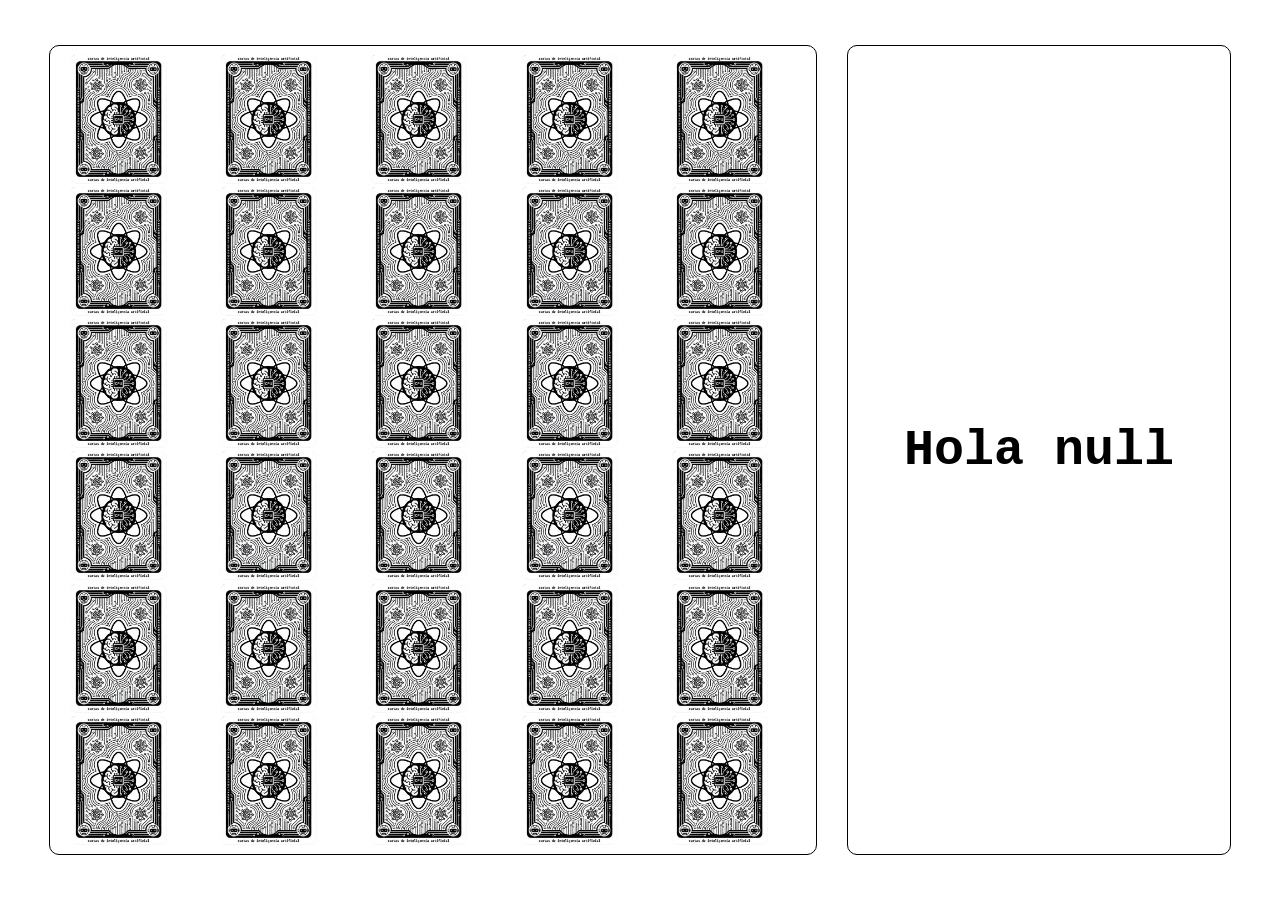
==== juego.html @ f8dee312 "style: añadir imagenes y conectar los 2 archivos de javascript para mostrar el nombreUsuario" ====
<!doctype html>
<html lang="en">
  <head>
    <meta charset="UTF-8" />
    <meta name="viewport" content="width=device-width, initial-scale=1.0" />
    <link rel="stylesheet" href="./styles.css" type="text/css" />
    <title>Juego de parejas</title>
  </head>

  <body>
    <header></header>
    <main>
      <section class="tablero">
        <canvas id="canva-1" class="carta"></canvas>
        <canvas id="canva-2" class="carta"></canvas>
        <canvas id="canva-3" class="carta"></canvas>
        <canvas id="canva-4" class="carta"></canvas>
        <canvas id="canva-5" class="carta"></canvas>
        <canvas id="canva-6" class="carta"></canvas>
        <canvas id="canva-7" class="carta"></canvas>
        <canvas id="canva-8" class="carta"></canvas>
        <canvas id="canva-9" class="carta"></canvas>
        <canvas id="canva-10" class="carta"></canvas>
        <canvas id="canva-11" class="carta"></canvas>
        <canvas id="canva-12" class="carta"></canvas>
        <canvas id="canva-13" class="carta"></canvas>
        <canvas id="canva-14" class="carta"></canvas>
        <canvas id="canva-15" class="carta"></canvas>
        <canvas id="canva-16" class="carta"></canvas>
        <canvas id="canva-17" class="carta"></canvas>
        <canvas id="canva-18" class="carta"></canvas>
        <canvas id="canva-19" class="carta"></canvas>
        <canvas id="canva-20" class="carta"></canvas>
        <canvas id="canva-21" class="carta"></canvas>
        <canvas id="canva-22" class="carta"></canvas>
        <canvas id="canva-23" class="carta"></canvas>
        <canvas id="canva-24" class="carta"></canvas>
        <canvas id="canva-25" class="carta"></canvas>
        <canvas id="canva-26" class="carta"></canvas>
        <canvas id="canva-27" class="carta"></canvas>
        <canvas id="canva-28" class="carta"></canvas>
        <canvas id="canva-29" class="carta"></canvas>
        <canvas id="canva-30" class="carta"></canvas>
      </section>
      <section class="sidebar"></section>
    </main>
    <script type="module" src="./juego.js"></script>
  </body>
</html>
---- styles.css ----
* {
  box-sizing: border-box;
}

body {
  margin: auto;
  padding: 0;
  font-family: "Courier New", Courier, monospace;
}
main {
  display: flex;
  flex-direction: row;
  justify-content: center;
  align-items: center;
  gap: 30px;
  width: 100%;
  height: 100vh;
}

.tablero {
  display: grid;
  grid-template-columns: repeat(5, 1fr);
  grid-template-rows: repeat(6, 1fr);
  border: 1px solid black;
  border-radius: 10px;
  width: 60%;
  height: 90%;
  gap: 15px;
  padding: 15px;
}

.sidebar {
  border: 1px solid black;
  border-radius: 10px;
  width: 30%;
  height: 90%;
}

.carta {
  width: 80%;
  height: 100%;
}

button {
  border-style: none;
  border: 1px solid black;
  border-radius: 10px;
  padding: 10px;
  background-color: white;
  font-weight: bold;
  text-align: center;
}

button:hover {
  transform: scale(1.05);
  cursor: pointer;
}

.main-index {
  font-family: "Courier New", Courier, monospace;
  display: flex;
  flex-direction: column;
  gap: 20px;
  justify-content: center;
  align-items: center;
}

.main-index input {
  border-radius: 20px;
  width: 30%;
}

.main-index button {
  width: 15%;
}

.contenedor-index {
  display: flex;
  flex-direction: row;
  justify-content: space-around;
  align-items: center;
}

.top-5 {
  border: 1px solid black;
  width: 70%;
  height: 55vh;
  border-radius: 30px;
  margin-right: 10%;
}

.header-index {
  display: flex;
  flex-direction: row;
  justify-content: center;
  align-items: center;
}

.sidebar {
  display: flex;
  flex-direction: column;
  gap: 10px;
  padding: 20px;
  justify-content: center;
  align-items: center;
  text-align: center;
}

.sidebar p {
  font-weight: bold;
  font-family: "Courier New", Courier, monospace;
  font-size: 50px;
}

.carta {
  background-image: url("./public/img/carta-juego.png");
  background-size: contain;
  background-position: center;
  background-repeat: no-repeat;
  scale: 125%;
}
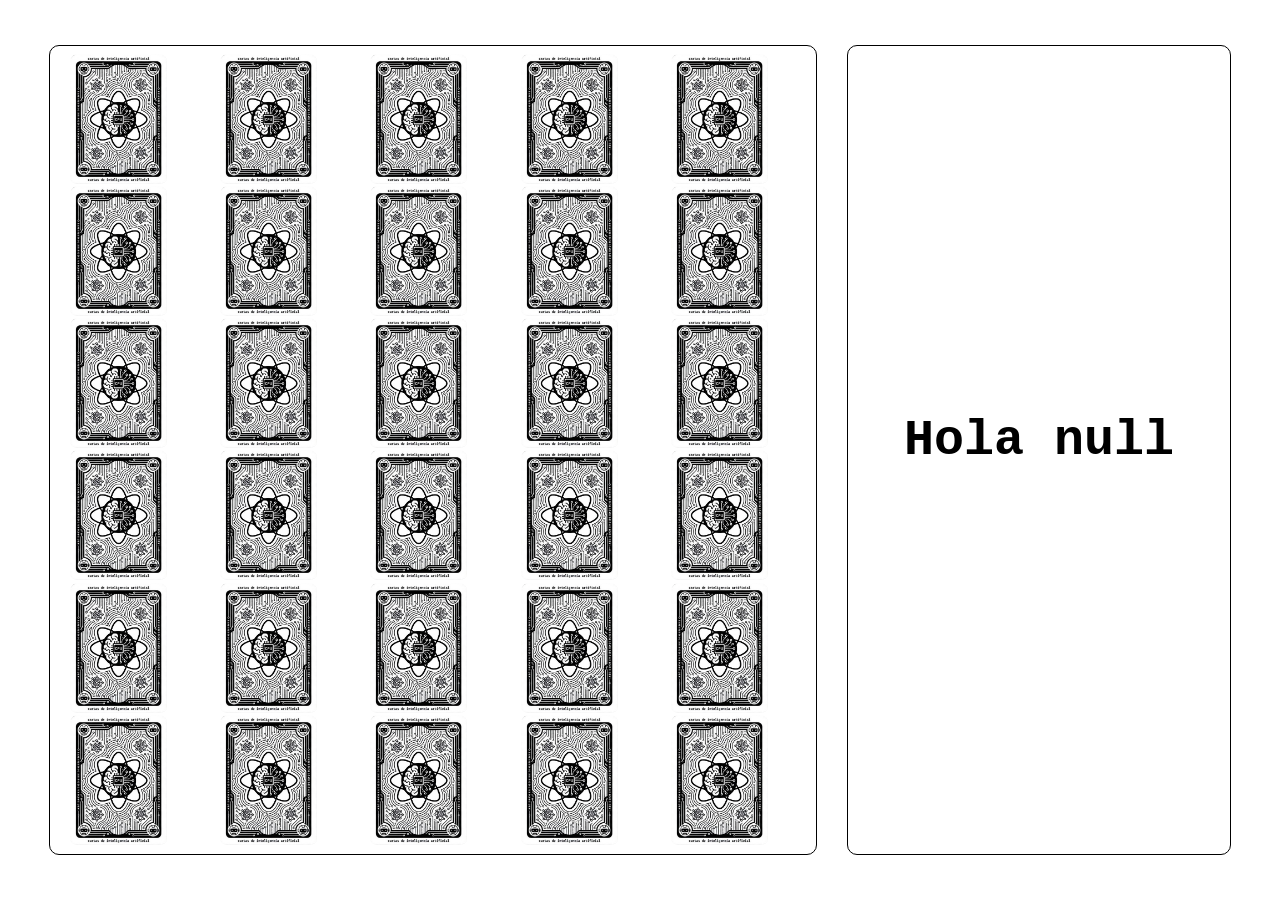
==== commit a565f1f9: "backend: integracion de temporizador y de contador de puntuacion mediante clicks, no tiene puntuacio" ====
--- a/juego.html
+++ b/juego.html
@@ -42,7 +42,11 @@
         <canvas id="canva-29" class="carta"></canvas>
         <canvas id="canva-30" class="carta"></canvas>
       </section>
-      <section class="sidebar"></section>
+      <section class="sidebar">
+        <div id="saludo"></div>
+        <div id="tiempo"></div>
+        <div id="puntuacion"></div>
+      </section>
     </main>
     <script type="module" src="./juego.js"></script>
   </body>
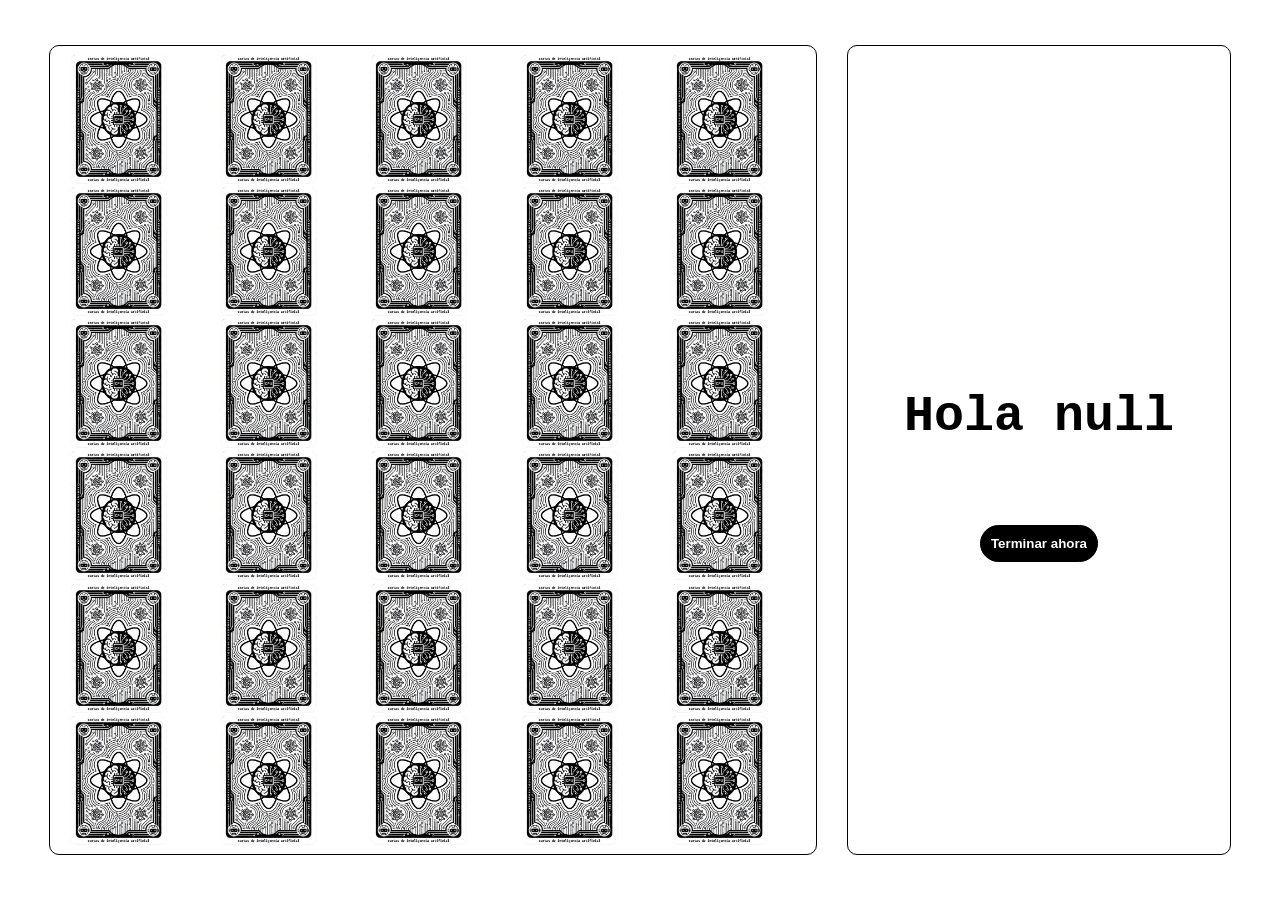
==== commit 47c4312e: "feat: arreglos del codigo, eliminacion de variables repetidas y creacion de un boton que finaliza la" ====
--- a/juego.html
+++ b/juego.html
@@ -46,6 +46,7 @@
         <div id="saludo"></div>
         <div id="tiempo"></div>
         <div id="puntuacion"></div>
+        <button class="terminar-ahora">Terminar ahora</button>
       </section>
     </main>
     <script type="module" src="./juego.js"></script>
--- a/styles.css
+++ b/styles.css
@@ -119,3 +119,14 @@
   background-repeat: no-repeat;
   scale: 125%;
 }
+
+.terminar-ahora {
+  border-style: none;
+  border: 1px solid black;
+  border-radius: 20px;
+  background-color: black;
+  text-align: center;
+  padding: 10px;
+  font-weight: bold;
+  color: white;
+}
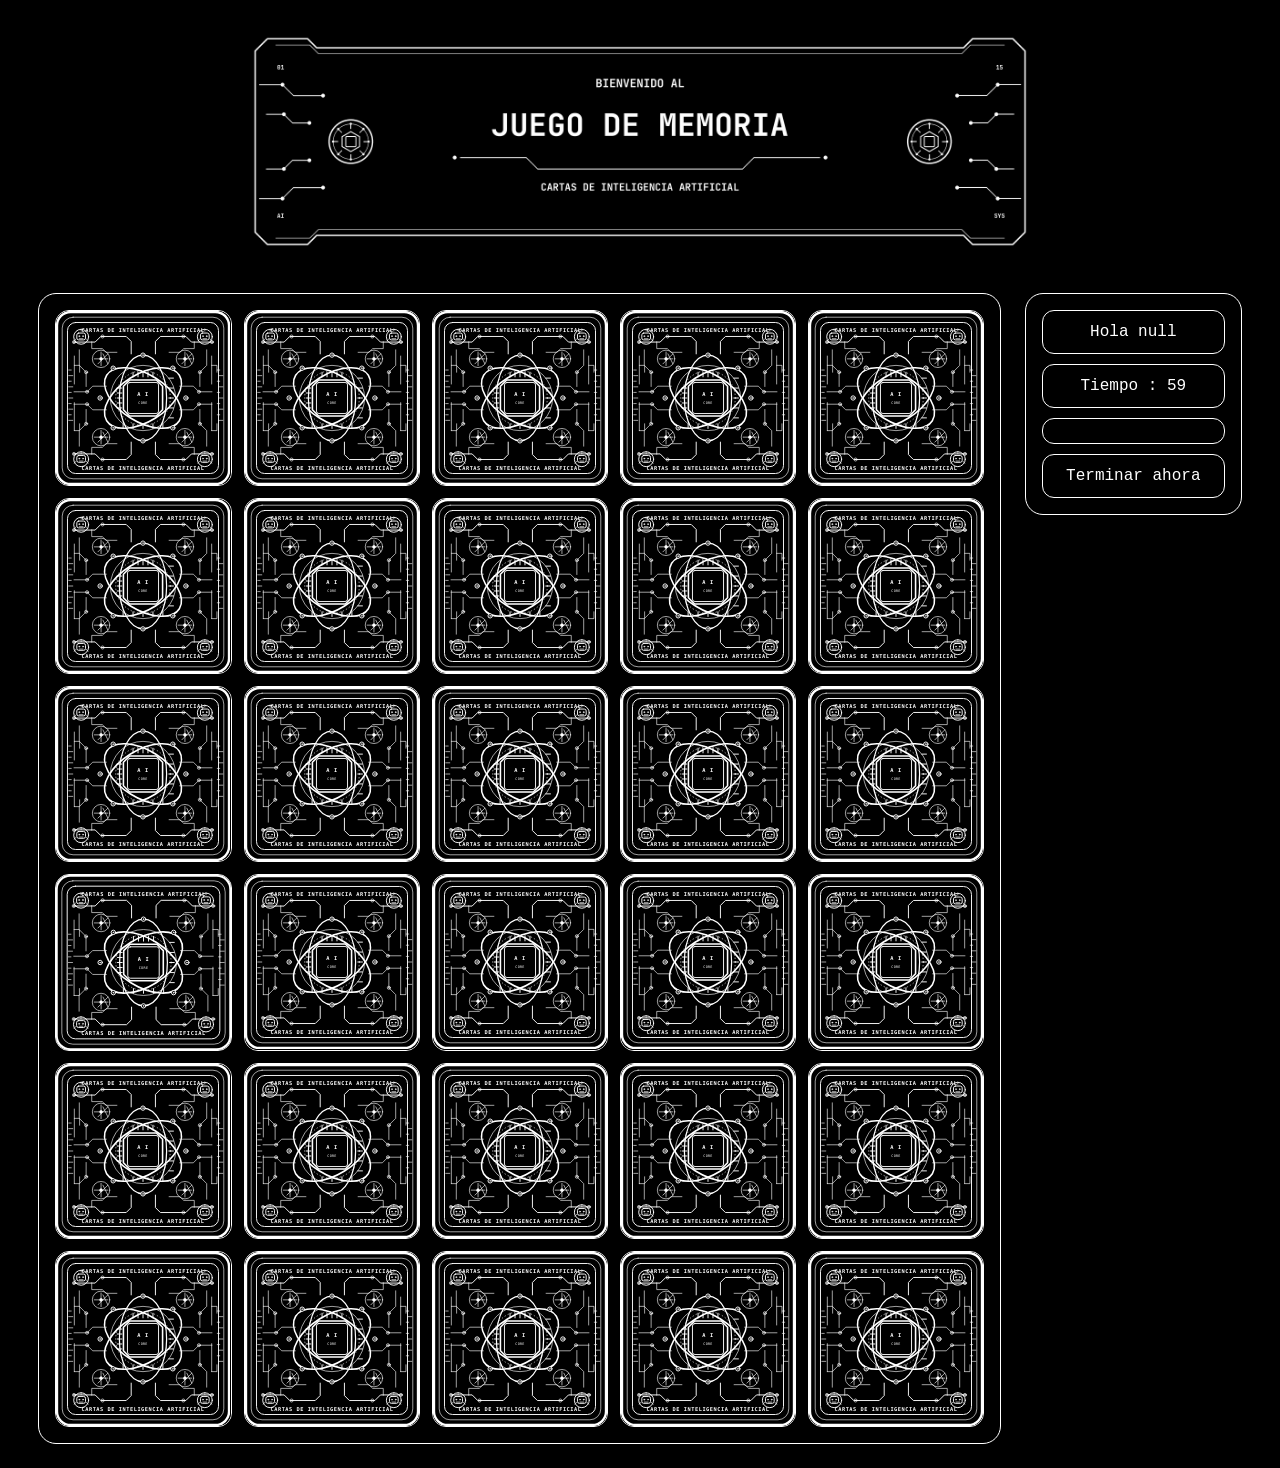
==== commit b794666b: "feat: logica de juego y cambio de css por uno mas sencillo, comparar rutas de imagenes para contar p" ====
--- a/juego.html
+++ b/juego.html
@@ -8,39 +8,311 @@
   </head>
 
   <body>
-    <header></header>
-    <main>
+    <header class="header-index">
+      <img src="./public/img/imagen-header.png" alt="" />
+    </header>
+    <main class="main-juego">
       <section class="tablero">
-        <canvas id="canva-1" class="carta"></canvas>
-        <canvas id="canva-2" class="carta"></canvas>
-        <canvas id="canva-3" class="carta"></canvas>
-        <canvas id="canva-4" class="carta"></canvas>
-        <canvas id="canva-5" class="carta"></canvas>
-        <canvas id="canva-6" class="carta"></canvas>
-        <canvas id="canva-7" class="carta"></canvas>
-        <canvas id="canva-8" class="carta"></canvas>
-        <canvas id="canva-9" class="carta"></canvas>
-        <canvas id="canva-10" class="carta"></canvas>
-        <canvas id="canva-11" class="carta"></canvas>
-        <canvas id="canva-12" class="carta"></canvas>
-        <canvas id="canva-13" class="carta"></canvas>
-        <canvas id="canva-14" class="carta"></canvas>
-        <canvas id="canva-15" class="carta"></canvas>
-        <canvas id="canva-16" class="carta"></canvas>
-        <canvas id="canva-17" class="carta"></canvas>
-        <canvas id="canva-18" class="carta"></canvas>
-        <canvas id="canva-19" class="carta"></canvas>
-        <canvas id="canva-20" class="carta"></canvas>
-        <canvas id="canva-21" class="carta"></canvas>
-        <canvas id="canva-22" class="carta"></canvas>
-        <canvas id="canva-23" class="carta"></canvas>
-        <canvas id="canva-24" class="carta"></canvas>
-        <canvas id="canva-25" class="carta"></canvas>
-        <canvas id="canva-26" class="carta"></canvas>
-        <canvas id="canva-27" class="carta"></canvas>
-        <canvas id="canva-28" class="carta"></canvas>
-        <canvas id="canva-29" class="carta"></canvas>
-        <canvas id="canva-30" class="carta"></canvas>
+        <div
+          id="canva-2"
+          class="carta"
+          data-imagen="./public/img/cartas-individuales/cara-01-chatgpt.svg"
+        >
+          <div class="carta-interior">
+            <div class="carta-reverso"></div>
+            <div class="carta-anverso"></div>
+          </div>
+        </div>
+        <div
+          id="canva-1"
+          class="carta"
+          data-imagen="./public/img/cartas-individuales/cara-01-chatgpt.svg"
+        >
+          <div class="carta-interior">
+            <div class="carta-reverso"></div>
+            <div class="carta-anverso"></div>
+          </div>
+        </div>
+        <div
+          id="canva-3"
+          class="carta"
+          data-imagen="./public/img/cartas-individuales/cara-02-gemini.svg"
+        >
+          <div class="carta-interior">
+            <div class="carta-reverso"></div>
+            <div class="carta-anverso"></div>
+          </div>
+        </div>
+        <div
+          id="canva-4"
+          class="carta"
+          data-imagen="./public/img/cartas-individuales/cara-02-gemini.svg"
+        >
+          <div class="carta-interior">
+            <div class="carta-reverso"></div>
+            <div class="carta-anverso"></div>
+          </div>
+        </div>
+        <div
+          id="canva-5"
+          class="carta"
+          data-imagen="./public/img/cartas-individuales/cara-03-grok.svg"
+        >
+          <div class="carta-interior">
+            <div class="carta-reverso"></div>
+            <div class="carta-anverso"></div>
+          </div>
+        </div>
+        <div
+          id="canva-6"
+          class="carta"
+          data-imagen="./public/img/cartas-individuales/cara-03-grok.svg"
+        >
+          <div class="carta-interior">
+            <div class="carta-reverso"></div>
+            <div class="carta-anverso"></div>
+          </div>
+        </div>
+        <div
+          id="canva-7"
+          class="carta"
+          data-imagen="./public/img/cartas-individuales/cara-04-claude.svg"
+        >
+          <div class="carta-interior">
+            <div class="carta-reverso"></div>
+            <div class="carta-anverso"></div>
+          </div>
+        </div>
+        <div
+          id="canva-8"
+          class="carta"
+          data-imagen="./public/img/cartas-individuales/cara-04-claude.svg"
+        >
+          <div class="carta-interior">
+            <div class="carta-reverso"></div>
+            <div class="carta-anverso"></div>
+          </div>
+        </div>
+        <div
+          id="canva-9"
+          class="carta"
+          data-imagen="./public/img/cartas-individuales/cara-05-llama.svg"
+        >
+          <div class="carta-interior">
+            <div class="carta-reverso"></div>
+            <div class="carta-anverso"></div>
+          </div>
+        </div>
+        <div
+          id="canva-10"
+          class="carta"
+          data-imagen="./public/img/cartas-individuales/cara-05-llama.svg"
+        >
+          <div class="carta-interior">
+            <div class="carta-reverso"></div>
+            <div class="carta-anverso"></div>
+          </div>
+        </div>
+        <div
+          id="canva-11"
+          class="carta"
+          data-imagen="./public/img/cartas-individuales/cara-06-mistral.svg"
+        >
+          <div class="carta-interior">
+            <div class="carta-reverso"></div>
+            <div class="carta-anverso"></div>
+          </div>
+        </div>
+        <div
+          id="canva-12"
+          class="carta"
+          data-imagen="./public/img/cartas-individuales/cara-06-mistral.svg"
+        >
+          <div class="carta-interior">
+            <div class="carta-reverso"></div>
+            <div class="carta-anverso"></div>
+          </div>
+        </div>
+        <div
+          id="canva-13"
+          class="carta"
+          data-imagen="./public/img/cartas-individuales/cara-07-midjourney.svg"
+        >
+          <div class="carta-interior">
+            <div class="carta-reverso"></div>
+            <div class="carta-anverso"></div>
+          </div>
+        </div>
+        <div
+          id="canva-14"
+          class="carta"
+          data-imagen="./public/img/cartas-individuales/cara-07-midjourney.svg"
+        >
+          <div class="carta-interior">
+            <div class="carta-reverso"></div>
+            <div class="carta-anverso"></div>
+          </div>
+        </div>
+        <div
+          id="canva-15"
+          class="carta"
+          data-imagen="./public/img/cartas-individuales/cara-08-sora.svg"
+        >
+          <div class="carta-interior">
+            <div class="carta-reverso"></div>
+            <div class="carta-anverso"></div>
+          </div>
+        </div>
+        <div
+          id="canva-16"
+          class="carta"
+          data-imagen="./public/img/cartas-individuales/cara-08-sora.svg"
+        >
+          <div class="carta-interior">
+            <div class="carta-reverso"></div>
+            <div class="carta-anverso"></div>
+          </div>
+        </div>
+        <div
+          id="canva-17"
+          class="carta"
+          data-imagen="./public/img/cartas-individuales/cara-09-deepseek.svg"
+        >
+          <div class="carta-interior">
+            <div class="carta-reverso"></div>
+            <div class="carta-anverso"></div>
+          </div>
+        </div>
+        <div
+          id="canva-18"
+          class="carta"
+          data-imagen="./public/img/cartas-individuales/cara-09-deepseek.svg"
+        >
+          <div class="carta-interior">
+            <div class="carta-reverso"></div>
+            <div class="carta-anverso"></div>
+          </div>
+        </div>
+        <div
+          id="canva-19"
+          class="carta"
+          data-imagen="./public/img/cartas-individuales/cara-10-gemma.svg"
+        >
+          <div class="carta-interior">
+            <div class="carta-reverso"></div>
+            <div class="carta-anverso"></div>
+          </div>
+        </div>
+        <div
+          id="canva-20"
+          class="carta"
+          data-imagen="./public/img/cartas-individuales/cara-10-gemma.svg"
+        >
+          <div class="carta-interior">
+            <div class="carta-reverso"></div>
+            <div class="carta-anverso"></div>
+          </div>
+        </div>
+        <div
+          id="canva-21"
+          class="carta"
+          data-imagen="./public/img/cartas-individuales/cara-11-flux.svg"
+        >
+          <div class="carta-interior">
+            <div class="carta-reverso"></div>
+            <div class="carta-anverso"></div>
+          </div>
+        </div>
+        <div
+          id="canva-22"
+          class="carta"
+          data-imagen="./public/img/cartas-individuales/cara-11-flux.svg"
+        >
+          <div class="carta-interior">
+            <div class="carta-reverso"></div>
+            <div class="carta-anverso"></div>
+          </div>
+        </div>
+        <div
+          id="canva-23"
+          class="carta"
+          data-imagen="./public/img/cartas-individuales/cara-12-phi.svg"
+        >
+          <div class="carta-interior">
+            <div class="carta-reverso"></div>
+            <div class="carta-anverso"></div>
+          </div>
+        </div>
+        <div
+          id="canva-24"
+          class="carta"
+          data-imagen="./public/img/cartas-individuales/cara-12-phi.svg"
+        >
+          <div class="carta-interior">
+            <div class="carta-reverso"></div>
+            <div class="carta-anverso"></div>
+          </div>
+        </div>
+        <div
+          id="canva-25"
+          class="carta"
+          data-imagen="./public/img/cartas-individuales/cara-13-qwen.svg"
+        >
+          <div class="carta-interior">
+            <div class="carta-reverso"></div>
+            <div class="carta-anverso"></div>
+          </div>
+        </div>
+        <div
+          id="canva-26"
+          class="carta"
+          data-imagen="./public/img/cartas-individuales/cara-13-qwen.svg"
+        >
+          <div class="carta-interior">
+            <div class="carta-reverso"></div>
+            <div class="carta-anverso"></div>
+          </div>
+        </div>
+        <div
+          id="canva-27"
+          class="carta"
+          data-imagen="./public/img/cartas-individuales/cara-14-stable-diffusion.svg"
+        >
+          <div class="carta-interior">
+            <div class="carta-reverso"></div>
+            <div class="carta-anverso"></div>
+          </div>
+        </div>
+        <div
+          id="canva-28"
+          class="carta"
+          data-imagen="./public/img/cartas-individuales/cara-14-stable-diffusion.svg"
+        >
+          <div class="carta-interior">
+            <div class="carta-reverso"></div>
+            <div class="carta-anverso"></div>
+          </div>
+        </div>
+        <div
+          id="canva-29"
+          class="carta"
+          data-imagen="./public/img/cartas-individuales/cara-15-command.svg"
+        >
+          <div class="carta-interior">
+            <div class="carta-reverso"></div>
+            <div class="carta-anverso"></div>
+          </div>
+        </div>
+        <div
+          id="canva-30"
+          class="carta"
+          data-imagen="./public/img/cartas-individuales/cara-15-command.svg"
+        >
+          <div class="carta-interior">
+            <div class="carta-reverso"></div>
+            <div class="carta-anverso"></div>
+          </div>
+        </div>
       </section>
       <section class="sidebar">
         <div id="saludo"></div>
--- a/styles.css
+++ b/styles.css
@@ -1,132 +1,345 @@
-* {
-  box-sizing: border-box;
-}
-
 body {
-  margin: auto;
-  padding: 0;
+  box-sizing: border-box;
+  min-width: 320px;
+  min-height: 100vh;
+  margin: 0;
+  color: #fff;
+  background: #000;
   font-family: "Courier New", Courier, monospace;
 }
+
+div {
+  box-sizing: border-box;
+}
+
 main {
+  box-sizing: border-box;
+}
+
+section {
+  box-sizing: border-box;
+}
+
+header {
+  box-sizing: border-box;
+}
+
+img {
+  display: block;
+  box-sizing: border-box;
+  width: 80%;
+  max-width: 820px;
+  height: auto;
+  margin: 0 auto;
+}
+
+.header-index {
+  display: flex;
+  justify-content: center;
+  padding: 14px 20px 0;
+}
+
+.contenedor-index {
   display: flex;
   flex-direction: row;
+  justify-content: space-around;
+  align-items: center;
+  gap: 32px;
+  width: 90%;
+  margin: 24px auto 48px;
+}
+
+.main-index {
+  display: flex;
+  flex-direction: column;
+  align-items: center;
   justify-content: center;
-  align-items: center;
-  gap: 30px;
-  width: 100%;
-  height: 100vh;
+  gap: 22px;
+  box-sizing: border-box;
+  width: 30%;
+  min-height: 240px;
+  padding: 36px;
+  text-align: center;
+  border: 1px solid #fff;
+  border-radius: 18px;
+}
+
+.top-5 {
+  display: flex;
+  flex-direction: column;
+  justify-content: center;
+  align-items: center;
+  box-sizing: border-box;
+  width: 50%;
+  min-height: 300px;
+  padding: 36px;
+  text-align: center;
+  border: 1px solid #fff;
+  border-radius: 18px;
+}
+
+#contenedor-datos-top {
+  display: flex;
+  flex-direction: column;
+  justify-content: center;
+  align-items: center;
+  gap: 14px;
+  width: 100%;
+  text-align: center;
+}
+
+p {
+  box-sizing: border-box;
+  width: 100%;
+  margin: 0;
+  text-align: center;
+}
+
+input {
+  box-sizing: border-box;
+  width: 100%;
+  min-height: 48px;
+  padding: 12px;
+  color: #fff;
+  background: #000;
+  border: 1px solid #fff;
+  border-radius: 12px;
+  font: inherit;
+}
+
+button {
+  box-sizing: border-box;
+  width: 100%;
+  min-height: 44px;
+  padding: 10px 18px;
+  color: #fff;
+  background: #000;
+  border: 1px solid #fff;
+  border-radius: 12px;
+  font: inherit;
+  cursor: pointer;
+  transition: transform 0.6s;
+}
+
+button:hover {
+  transform: scale(1.04);
+}
+
+.main-juego {
+  display: flex;
+  flex-direction: row;
+  justify-content: space-between;
+  align-items: flex-start;
+  gap: 20px;
+  width: 94%;
+  margin: 24px auto;
 }
 
 .tablero {
   display: grid;
   grid-template-columns: repeat(5, 1fr);
-  grid-template-rows: repeat(6, 1fr);
-  border: 1px solid black;
-  border-radius: 10px;
-  width: 60%;
-  height: 90%;
-  gap: 15px;
-  padding: 15px;
-}
-
-.sidebar {
-  border: 1px solid black;
-  border-radius: 10px;
-  width: 30%;
-  height: 90%;
+  gap: 12px;
+  box-sizing: border-box;
+  width: 80%;
+  padding: 16px;
+  border: 1px solid #fff;
+  border-radius: 18px;
 }
 
 .carta {
-  width: 80%;
+  box-sizing: border-box;
+  width: 100%;
+  aspect-ratio: 1;
+  perspective: 800px;
+  border: 1px solid #fff;
+  border-radius: 14px;
+  overflow: hidden;
+  cursor: pointer;
+  transition: transform 0.6s;
+}
+
+.carta:hover {
+  transform: scale(1.04);
+}
+
+.carta-interior {
+  position: relative;
+  width: 100%;
   height: 100%;
-}
-
-button {
-  border-style: none;
-  border: 1px solid black;
-  border-radius: 10px;
-  padding: 10px;
-  background-color: white;
-  font-weight: bold;
-  text-align: center;
-}
-
-button:hover {
-  transform: scale(1.05);
-  cursor: pointer;
-}
-
-.main-index {
-  font-family: "Courier New", Courier, monospace;
-  display: flex;
-  flex-direction: column;
-  gap: 20px;
-  justify-content: center;
-  align-items: center;
-}
-
-.main-index input {
-  border-radius: 20px;
-  width: 30%;
-}
-
-.main-index button {
-  width: 15%;
-}
-
-.contenedor-index {
-  display: flex;
-  flex-direction: row;
-  justify-content: space-around;
-  align-items: center;
-}
-
-.top-5 {
-  border: 1px solid black;
-  width: 70%;
-  height: 55vh;
-  border-radius: 30px;
-  margin-right: 10%;
-}
-
-.header-index {
-  display: flex;
-  flex-direction: row;
-  justify-content: center;
-  align-items: center;
-}
-
-.sidebar {
-  display: flex;
-  flex-direction: column;
-  gap: 10px;
-  padding: 20px;
-  justify-content: center;
-  align-items: center;
-  text-align: center;
-}
-
-.sidebar p {
-  font-weight: bold;
-  font-family: "Courier New", Courier, monospace;
-  font-size: 50px;
-}
-
-.carta {
-  background-image: url("./public/img/carta-juego.png");
-  background-size: contain;
+  transform-style: preserve-3d;
+  transition: transform 0.6s;
+}
+
+.carta-click {
+  transform: rotateY(180deg);
+}
+
+.carta-reverso {
+  position: absolute;
+  top: 0;
+  right: 0;
+  bottom: 0;
+  left: 0;
+  background-color: #000;
+  background-image: url("./public/img/cartas-individuales/reverso-01-chatgpt.svg");
   background-position: center;
   background-repeat: no-repeat;
-  scale: 125%;
+  background-size: contain;
+  backface-visibility: hidden;
+}
+
+.carta-anverso {
+  position: absolute;
+  top: 0;
+  right: 0;
+  bottom: 0;
+  left: 0;
+  background-color: #000;
+  background-position: center;
+  background-repeat: no-repeat;
+  background-size: contain;
+  backface-visibility: hidden;
+  transform: rotateY(180deg);
+}
+
+.sidebar {
+  position: sticky;
+  top: 12px;
+  display: flex;
+  flex-direction: column;
+  align-items: center;
+  gap: 10px;
+  box-sizing: border-box;
+  width: 18%;
+  padding: 16px;
+  text-align: center;
+  border: 1px solid #fff;
+  border-radius: 18px;
+}
+
+#saludo {
+  box-sizing: border-box;
+  width: 100%;
+  padding: 12px;
+  border: 1px solid #fff;
+  border-radius: 12px;
+}
+
+#tiempo {
+  box-sizing: border-box;
+  width: 100%;
+  padding: 12px;
+  border: 1px solid #fff;
+  border-radius: 12px;
+}
+
+#puntuacion {
+  box-sizing: border-box;
+  width: 100%;
+  padding: 12px;
+  border: 1px solid #fff;
+  border-radius: 12px;
 }
 
 .terminar-ahora {
-  border-style: none;
-  border: 1px solid black;
-  border-radius: 20px;
-  background-color: black;
-  text-align: center;
-  padding: 10px;
-  font-weight: bold;
-  color: white;
-}
+  width: 100%;
+}
+
+@media (max-width: 900px) {
+  .contenedor-index {
+    width: 90%;
+    gap: 20px;
+  }
+
+  .main-juego {
+    width: 96%;
+    gap: 12px;
+  }
+
+  .tablero {
+    grid-template-columns: repeat(4, 1fr);
+    width: 74%;
+    gap: 8px;
+  }
+
+  .sidebar {
+    width: 24%;
+  }
+}
+
+@media (max-width: 620px) {
+  body {
+    min-width: 0;
+  }
+
+  .header-index {
+    padding: 10px 10px 0;
+  }
+
+  .contenedor-index {
+    flex-direction: column;
+    align-items: stretch;
+    width: 92%;
+    gap: 16px;
+    margin: 18px auto 32px;
+  }
+
+  .main-index {
+    width: 100%;
+    min-height: 220px;
+    padding: 20px;
+  }
+
+  .top-5 {
+    width: 100%;
+    min-height: 240px;
+    padding: 20px;
+  }
+
+  .main-juego {
+    flex-direction: column;
+    align-items: center;
+    width: 96%;
+    margin: 0 auto 20px;
+  }
+
+  .sidebar {
+    position: sticky;
+    top: 0;
+    order: -1;
+    flex-direction: row;
+    flex-wrap: wrap;
+    width: 100%;
+    gap: 6px;
+    padding: 8px;
+    background: #000;
+  }
+
+  #saludo {
+    width: calc(50% - 3px);
+    padding: 6px;
+  }
+
+  #tiempo {
+    width: calc(50% - 3px);
+    padding: 6px;
+  }
+
+  #puntuacion {
+    width: calc(50% - 3px);
+    padding: 6px;
+  }
+
+  .terminar-ahora {
+    width: calc(50% - 3px);
+    min-height: 34px;
+    padding: 5px;
+  }
+
+  .tablero {
+    grid-template-columns: repeat(3, 1fr);
+    width: 100%;
+    gap: 6px;
+    padding: 6px;
+  }
+}
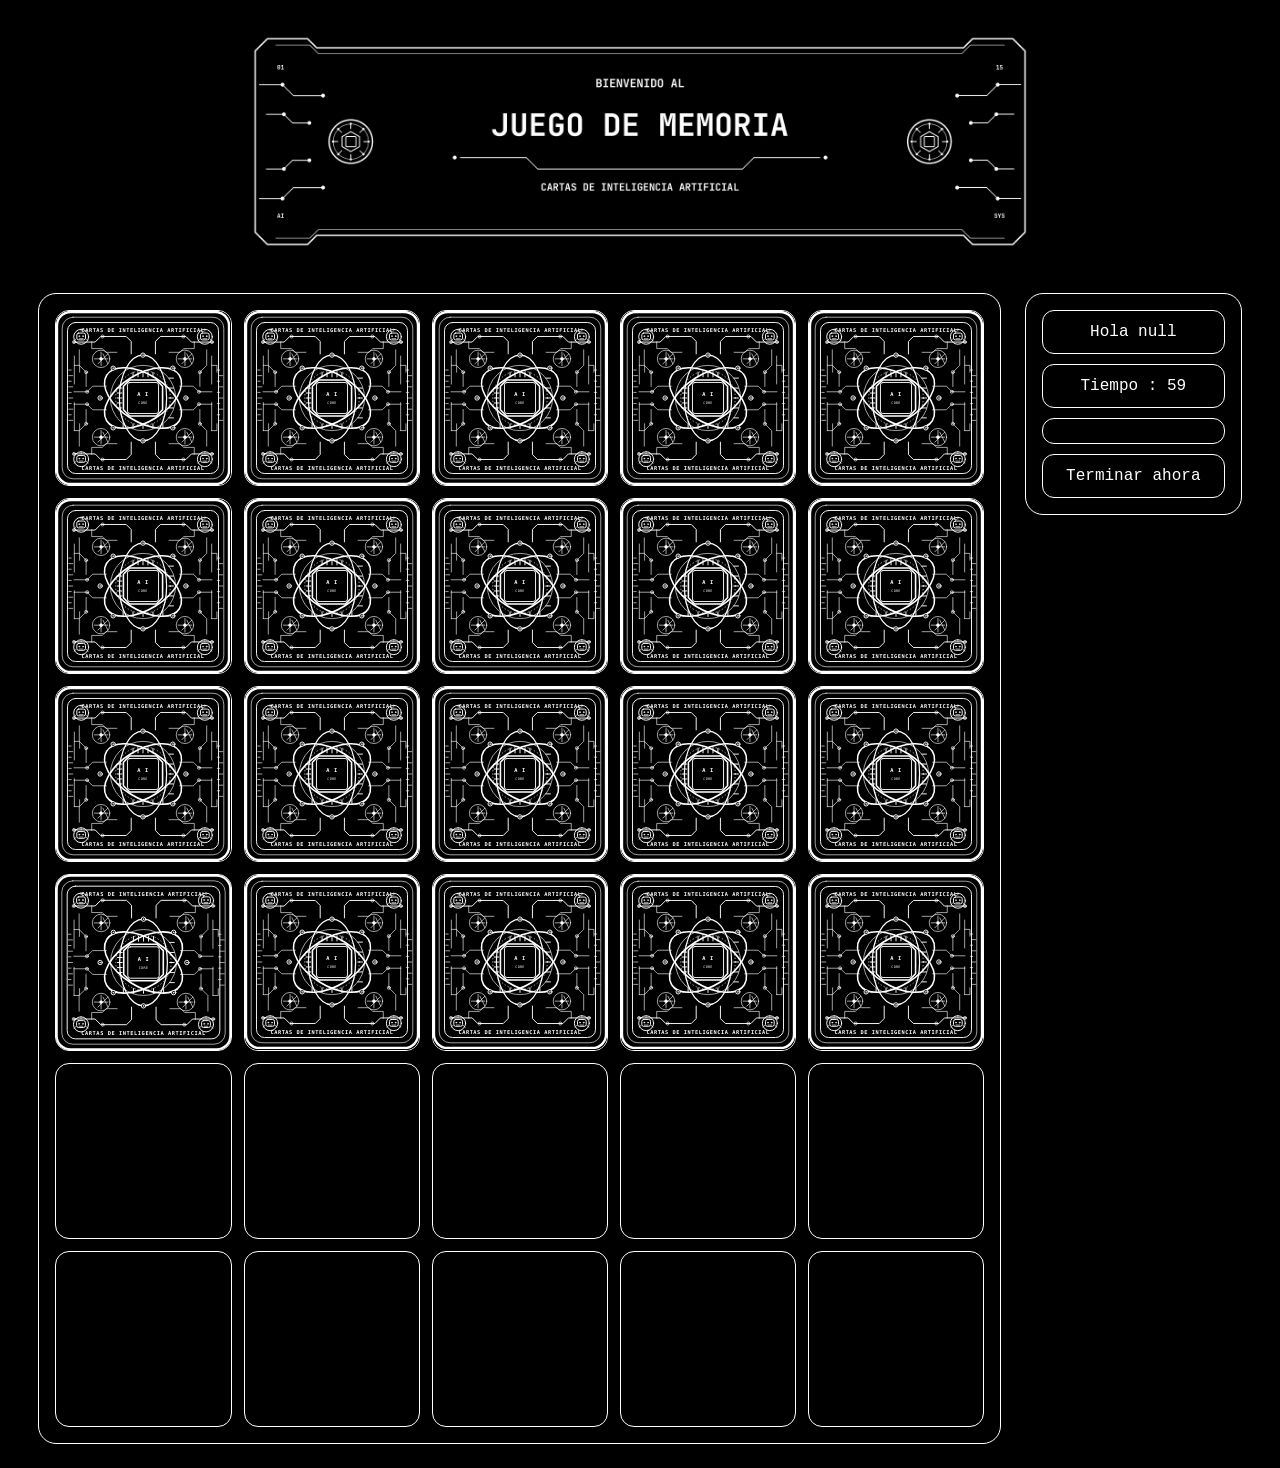
==== commit 750244c0: "feat: barajar-cartas hecho, ahora se barajará el tablero cada vez que se recargue la pagina" ====
--- a/juego.html
+++ b/juego.html
@@ -322,5 +322,6 @@
       </section>
     </main>
     <script type="module" src="./juego.js"></script>
+    <script type="module" src="./barajar-cartas.js"></script>
   </body>
 </html>
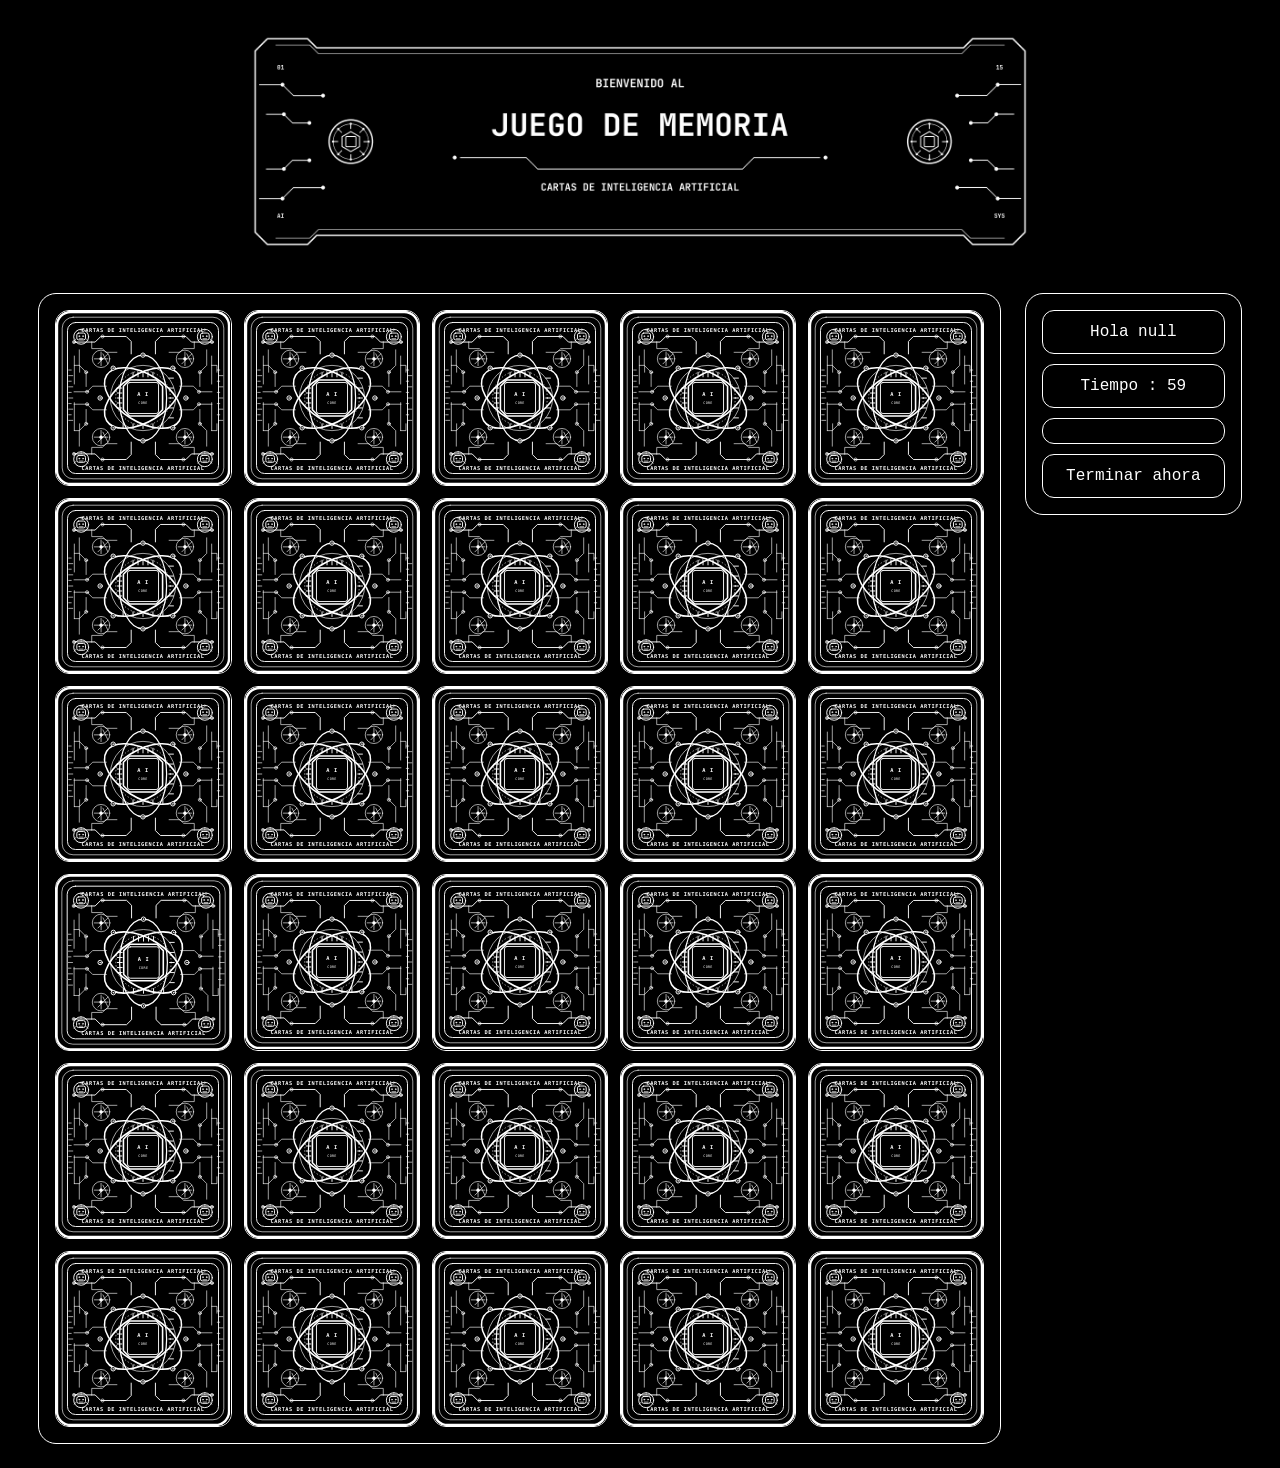
==== commit 5a016704: "docs: formateo de codigo" ====
--- a/juego.html
+++ b/juego.html
@@ -1,327 +1,209 @@
 <!doctype html>
 <html lang="en">
-  <head>
-    <meta charset="UTF-8" />
-    <meta name="viewport" content="width=device-width, initial-scale=1.0" />
-    <link rel="stylesheet" href="./styles.css" type="text/css" />
-    <title>Juego de parejas</title>
-  </head>
 
-  <body>
-    <header class="header-index">
-      <img src="./public/img/imagen-header.png" alt="" />
-    </header>
-    <main class="main-juego">
-      <section class="tablero">
-        <div
-          id="canva-2"
-          class="carta"
-          data-imagen="./public/img/cartas-individuales/cara-01-chatgpt.svg"
-        >
-          <div class="carta-interior">
-            <div class="carta-reverso"></div>
-            <div class="carta-anverso"></div>
-          </div>
-        </div>
-        <div
-          id="canva-1"
-          class="carta"
-          data-imagen="./public/img/cartas-individuales/cara-01-chatgpt.svg"
-        >
-          <div class="carta-interior">
-            <div class="carta-reverso"></div>
-            <div class="carta-anverso"></div>
-          </div>
-        </div>
-        <div
-          id="canva-3"
-          class="carta"
-          data-imagen="./public/img/cartas-individuales/cara-02-gemini.svg"
-        >
-          <div class="carta-interior">
-            <div class="carta-reverso"></div>
-            <div class="carta-anverso"></div>
-          </div>
-        </div>
-        <div
-          id="canva-4"
-          class="carta"
-          data-imagen="./public/img/cartas-individuales/cara-02-gemini.svg"
-        >
-          <div class="carta-interior">
-            <div class="carta-reverso"></div>
-            <div class="carta-anverso"></div>
-          </div>
-        </div>
-        <div
-          id="canva-5"
-          class="carta"
-          data-imagen="./public/img/cartas-individuales/cara-03-grok.svg"
-        >
-          <div class="carta-interior">
-            <div class="carta-reverso"></div>
-            <div class="carta-anverso"></div>
-          </div>
-        </div>
-        <div
-          id="canva-6"
-          class="carta"
-          data-imagen="./public/img/cartas-individuales/cara-03-grok.svg"
-        >
-          <div class="carta-interior">
-            <div class="carta-reverso"></div>
-            <div class="carta-anverso"></div>
-          </div>
-        </div>
-        <div
-          id="canva-7"
-          class="carta"
-          data-imagen="./public/img/cartas-individuales/cara-04-claude.svg"
-        >
-          <div class="carta-interior">
-            <div class="carta-reverso"></div>
-            <div class="carta-anverso"></div>
-          </div>
-        </div>
-        <div
-          id="canva-8"
-          class="carta"
-          data-imagen="./public/img/cartas-individuales/cara-04-claude.svg"
-        >
-          <div class="carta-interior">
-            <div class="carta-reverso"></div>
-            <div class="carta-anverso"></div>
-          </div>
-        </div>
-        <div
-          id="canva-9"
-          class="carta"
-          data-imagen="./public/img/cartas-individuales/cara-05-llama.svg"
-        >
-          <div class="carta-interior">
-            <div class="carta-reverso"></div>
-            <div class="carta-anverso"></div>
-          </div>
-        </div>
-        <div
-          id="canva-10"
-          class="carta"
-          data-imagen="./public/img/cartas-individuales/cara-05-llama.svg"
-        >
-          <div class="carta-interior">
-            <div class="carta-reverso"></div>
-            <div class="carta-anverso"></div>
-          </div>
-        </div>
-        <div
-          id="canva-11"
-          class="carta"
-          data-imagen="./public/img/cartas-individuales/cara-06-mistral.svg"
-        >
-          <div class="carta-interior">
-            <div class="carta-reverso"></div>
-            <div class="carta-anverso"></div>
-          </div>
-        </div>
-        <div
-          id="canva-12"
-          class="carta"
-          data-imagen="./public/img/cartas-individuales/cara-06-mistral.svg"
-        >
-          <div class="carta-interior">
-            <div class="carta-reverso"></div>
-            <div class="carta-anverso"></div>
-          </div>
-        </div>
-        <div
-          id="canva-13"
-          class="carta"
-          data-imagen="./public/img/cartas-individuales/cara-07-midjourney.svg"
-        >
-          <div class="carta-interior">
-            <div class="carta-reverso"></div>
-            <div class="carta-anverso"></div>
-          </div>
-        </div>
-        <div
-          id="canva-14"
-          class="carta"
-          data-imagen="./public/img/cartas-individuales/cara-07-midjourney.svg"
-        >
-          <div class="carta-interior">
-            <div class="carta-reverso"></div>
-            <div class="carta-anverso"></div>
-          </div>
-        </div>
-        <div
-          id="canva-15"
-          class="carta"
-          data-imagen="./public/img/cartas-individuales/cara-08-sora.svg"
-        >
-          <div class="carta-interior">
-            <div class="carta-reverso"></div>
-            <div class="carta-anverso"></div>
-          </div>
-        </div>
-        <div
-          id="canva-16"
-          class="carta"
-          data-imagen="./public/img/cartas-individuales/cara-08-sora.svg"
-        >
-          <div class="carta-interior">
-            <div class="carta-reverso"></div>
-            <div class="carta-anverso"></div>
-          </div>
-        </div>
-        <div
-          id="canva-17"
-          class="carta"
-          data-imagen="./public/img/cartas-individuales/cara-09-deepseek.svg"
-        >
-          <div class="carta-interior">
-            <div class="carta-reverso"></div>
-            <div class="carta-anverso"></div>
-          </div>
-        </div>
-        <div
-          id="canva-18"
-          class="carta"
-          data-imagen="./public/img/cartas-individuales/cara-09-deepseek.svg"
-        >
-          <div class="carta-interior">
-            <div class="carta-reverso"></div>
-            <div class="carta-anverso"></div>
-          </div>
-        </div>
-        <div
-          id="canva-19"
-          class="carta"
-          data-imagen="./public/img/cartas-individuales/cara-10-gemma.svg"
-        >
-          <div class="carta-interior">
-            <div class="carta-reverso"></div>
-            <div class="carta-anverso"></div>
-          </div>
-        </div>
-        <div
-          id="canva-20"
-          class="carta"
-          data-imagen="./public/img/cartas-individuales/cara-10-gemma.svg"
-        >
-          <div class="carta-interior">
-            <div class="carta-reverso"></div>
-            <div class="carta-anverso"></div>
-          </div>
-        </div>
-        <div
-          id="canva-21"
-          class="carta"
-          data-imagen="./public/img/cartas-individuales/cara-11-flux.svg"
-        >
-          <div class="carta-interior">
-            <div class="carta-reverso"></div>
-            <div class="carta-anverso"></div>
-          </div>
-        </div>
-        <div
-          id="canva-22"
-          class="carta"
-          data-imagen="./public/img/cartas-individuales/cara-11-flux.svg"
-        >
-          <div class="carta-interior">
-            <div class="carta-reverso"></div>
-            <div class="carta-anverso"></div>
-          </div>
-        </div>
-        <div
-          id="canva-23"
-          class="carta"
-          data-imagen="./public/img/cartas-individuales/cara-12-phi.svg"
-        >
-          <div class="carta-interior">
-            <div class="carta-reverso"></div>
-            <div class="carta-anverso"></div>
-          </div>
-        </div>
-        <div
-          id="canva-24"
-          class="carta"
-          data-imagen="./public/img/cartas-individuales/cara-12-phi.svg"
-        >
-          <div class="carta-interior">
-            <div class="carta-reverso"></div>
-            <div class="carta-anverso"></div>
-          </div>
-        </div>
-        <div
-          id="canva-25"
-          class="carta"
-          data-imagen="./public/img/cartas-individuales/cara-13-qwen.svg"
-        >
-          <div class="carta-interior">
-            <div class="carta-reverso"></div>
-            <div class="carta-anverso"></div>
-          </div>
-        </div>
-        <div
-          id="canva-26"
-          class="carta"
-          data-imagen="./public/img/cartas-individuales/cara-13-qwen.svg"
-        >
-          <div class="carta-interior">
-            <div class="carta-reverso"></div>
-            <div class="carta-anverso"></div>
-          </div>
-        </div>
-        <div
-          id="canva-27"
-          class="carta"
-          data-imagen="./public/img/cartas-individuales/cara-14-stable-diffusion.svg"
-        >
-          <div class="carta-interior">
-            <div class="carta-reverso"></div>
-            <div class="carta-anverso"></div>
-          </div>
-        </div>
-        <div
-          id="canva-28"
-          class="carta"
-          data-imagen="./public/img/cartas-individuales/cara-14-stable-diffusion.svg"
-        >
-          <div class="carta-interior">
-            <div class="carta-reverso"></div>
-            <div class="carta-anverso"></div>
-          </div>
-        </div>
-        <div
-          id="canva-29"
-          class="carta"
-          data-imagen="./public/img/cartas-individuales/cara-15-command.svg"
-        >
-          <div class="carta-interior">
-            <div class="carta-reverso"></div>
-            <div class="carta-anverso"></div>
-          </div>
-        </div>
-        <div
-          id="canva-30"
-          class="carta"
-          data-imagen="./public/img/cartas-individuales/cara-15-command.svg"
-        >
-          <div class="carta-interior">
-            <div class="carta-reverso"></div>
-            <div class="carta-anverso"></div>
-          </div>
-        </div>
-      </section>
-      <section class="sidebar">
-        <div id="saludo"></div>
-        <div id="tiempo"></div>
-        <div id="puntuacion"></div>
-        <button class="terminar-ahora">Terminar ahora</button>
-      </section>
-    </main>
-    <script type="module" src="./juego.js"></script>
-    <script type="module" src="./barajar-cartas.js"></script>
-  </body>
-</html>
+<head>
+  <meta charset="UTF-8" />
+  <meta name="viewport" content="width=device-width, initial-scale=1.0" />
+  <link rel="stylesheet" href="./styles.css" type="text/css" />
+  <title>Juego de parejas</title>
+</head>
+
+<body>
+  <header class="header-index">
+    <img src="./public/img/imagen-header.png" alt="" />
+  </header>
+  <main class="main-juego">
+    <section class="tablero">
+      <div id="canva-2" class="carta" data-imagen="./public/img/cartas-individuales/cara-01-chatgpt.svg">
+        <div class="carta-interior">
+          <div class="carta-reverso"></div>
+          <div class="carta-anverso"></div>
+        </div>
+      </div>
+      <div id="canva-1" class="carta" data-imagen="./public/img/cartas-individuales/cara-01-chatgpt.svg">
+        <div class="carta-interior">
+          <div class="carta-reverso"></div>
+          <div class="carta-anverso"></div>
+        </div>
+      </div>
+      <div id="canva-3" class="carta" data-imagen="./public/img/cartas-individuales/cara-02-gemini.svg">
+        <div class="carta-interior">
+          <div class="carta-reverso"></div>
+          <div class="carta-anverso"></div>
+        </div>
+      </div>
+      <div id="canva-4" class="carta" data-imagen="./public/img/cartas-individuales/cara-02-gemini.svg">
+        <div class="carta-interior">
+          <div class="carta-reverso"></div>
+          <div class="carta-anverso"></div>
+        </div>
+      </div>
+      <div id="canva-5" class="carta" data-imagen="./public/img/cartas-individuales/cara-03-grok.svg">
+        <div class="carta-interior">
+          <div class="carta-reverso"></div>
+          <div class="carta-anverso"></div>
+        </div>
+      </div>
+      <div id="canva-6" class="carta" data-imagen="./public/img/cartas-individuales/cara-03-grok.svg">
+        <div class="carta-interior">
+          <div class="carta-reverso"></div>
+          <div class="carta-anverso"></div>
+        </div>
+      </div>
+      <div id="canva-7" class="carta" data-imagen="./public/img/cartas-individuales/cara-04-claude.svg">
+        <div class="carta-interior">
+          <div class="carta-reverso"></div>
+          <div class="carta-anverso"></div>
+        </div>
+      </div>
+      <div id="canva-8" class="carta" data-imagen="./public/img/cartas-individuales/cara-04-claude.svg">
+        <div class="carta-interior">
+          <div class="carta-reverso"></div>
+          <div class="carta-anverso"></div>
+        </div>
+      </div>
+      <div id="canva-9" class="carta" data-imagen="./public/img/cartas-individuales/cara-05-llama.svg">
+        <div class="carta-interior">
+          <div class="carta-reverso"></div>
+          <div class="carta-anverso"></div>
+        </div>
+      </div>
+      <div id="canva-10" class="carta" data-imagen="./public/img/cartas-individuales/cara-05-llama.svg">
+        <div class="carta-interior">
+          <div class="carta-reverso"></div>
+          <div class="carta-anverso"></div>
+        </div>
+      </div>
+      <div id="canva-11" class="carta" data-imagen="./public/img/cartas-individuales/cara-06-mistral.svg">
+        <div class="carta-interior">
+          <div class="carta-reverso"></div>
+          <div class="carta-anverso"></div>
+        </div>
+      </div>
+      <div id="canva-12" class="carta" data-imagen="./public/img/cartas-individuales/cara-06-mistral.svg">
+        <div class="carta-interior">
+          <div class="carta-reverso"></div>
+          <div class="carta-anverso"></div>
+        </div>
+      </div>
+      <div id="canva-13" class="carta" data-imagen="./public/img/cartas-individuales/cara-07-midjourney.svg">
+        <div class="carta-interior">
+          <div class="carta-reverso"></div>
+          <div class="carta-anverso"></div>
+        </div>
+      </div>
+      <div id="canva-14" class="carta" data-imagen="./public/img/cartas-individuales/cara-07-midjourney.svg">
+        <div class="carta-interior">
+          <div class="carta-reverso"></div>
+          <div class="carta-anverso"></div>
+        </div>
+      </div>
+      <div id="canva-15" class="carta" data-imagen="./public/img/cartas-individuales/cara-08-sora.svg">
+        <div class="carta-interior">
+          <div class="carta-reverso"></div>
+          <div class="carta-anverso"></div>
+        </div>
+      </div>
+      <div id="canva-16" class="carta" data-imagen="./public/img/cartas-individuales/cara-08-sora.svg">
+        <div class="carta-interior">
+          <div class="carta-reverso"></div>
+          <div class="carta-anverso"></div>
+        </div>
+      </div>
+      <div id="canva-17" class="carta" data-imagen="./public/img/cartas-individuales/cara-09-deepseek.svg">
+        <div class="carta-interior">
+          <div class="carta-reverso"></div>
+          <div class="carta-anverso"></div>
+        </div>
+      </div>
+      <div id="canva-18" class="carta" data-imagen="./public/img/cartas-individuales/cara-09-deepseek.svg">
+        <div class="carta-interior">
+          <div class="carta-reverso"></div>
+          <div class="carta-anverso"></div>
+        </div>
+      </div>
+      <div id="canva-19" class="carta" data-imagen="./public/img/cartas-individuales/cara-10-gemma.svg">
+        <div class="carta-interior">
+          <div class="carta-reverso"></div>
+          <div class="carta-anverso"></div>
+        </div>
+      </div>
+      <div id="canva-20" class="carta" data-imagen="./public/img/cartas-individuales/cara-10-gemma.svg">
+        <div class="carta-interior">
+          <div class="carta-reverso"></div>
+          <div class="carta-anverso"></div>
+        </div>
+      </div>
+      <div id="canva-21" class="carta" data-imagen="./public/img/cartas-individuales/cara-11-flux.svg">
+        <div class="carta-interior">
+          <div class="carta-reverso"></div>
+          <div class="carta-anverso"></div>
+        </div>
+      </div>
+      <div id="canva-22" class="carta" data-imagen="./public/img/cartas-individuales/cara-11-flux.svg">
+        <div class="carta-interior">
+          <div class="carta-reverso"></div>
+          <div class="carta-anverso"></div>
+        </div>
+      </div>
+      <div id="canva-23" class="carta" data-imagen="./public/img/cartas-individuales/cara-12-phi.svg">
+        <div class="carta-interior">
+          <div class="carta-reverso"></div>
+          <div class="carta-anverso"></div>
+        </div>
+      </div>
+      <div id="canva-24" class="carta" data-imagen="./public/img/cartas-individuales/cara-12-phi.svg">
+        <div class="carta-interior">
+          <div class="carta-reverso"></div>
+          <div class="carta-anverso"></div>
+        </div>
+      </div>
+      <div id="canva-25" class="carta" data-imagen="./public/img/cartas-individuales/cara-13-qwen.svg">
+        <div class="carta-interior">
+          <div class="carta-reverso"></div>
+          <div class="carta-anverso"></div>
+        </div>
+      </div>
+      <div id="canva-26" class="carta" data-imagen="./public/img/cartas-individuales/cara-13-qwen.svg">
+        <div class="carta-interior">
+          <div class="carta-reverso"></div>
+          <div class="carta-anverso"></div>
+        </div>
+      </div>
+      <div id="canva-27" class="carta" data-imagen="./public/img/cartas-individuales/cara-14-stable-diffusion.svg">
+        <div class="carta-interior">
+          <div class="carta-reverso"></div>
+          <div class="carta-anverso"></div>
+        </div>
+      </div>
+      <div id="canva-28" class="carta" data-imagen="./public/img/cartas-individuales/cara-14-stable-diffusion.svg">
+        <div class="carta-interior">
+          <div class="carta-reverso"></div>
+          <div class="carta-anverso"></div>
+        </div>
+      </div>
+      <div id="canva-29" class="carta" data-imagen="./public/img/cartas-individuales/cara-15-command.svg">
+        <div class="carta-interior">
+          <div class="carta-reverso"></div>
+          <div class="carta-anverso"></div>
+        </div>
+      </div>
+      <div id="canva-30" class="carta" data-imagen="./public/img/cartas-individuales/cara-15-command.svg">
+        <div class="carta-interior">
+          <div class="carta-reverso"></div>
+          <div class="carta-anverso"></div>
+        </div>
+      </div>
+    </section>
+    <section class="sidebar">
+      <div id="saludo"></div>
+      <div id="tiempo"></div>
+      <div id="puntuacion"></div>
+      <button class="terminar-ahora">Terminar ahora</button>
+    </section>
+  </main>
+  <script type="module" src="./juego.js"></script>
+  <script type="module" src="./barajar-cartas.js"></script>
+</body>
+
+</html>
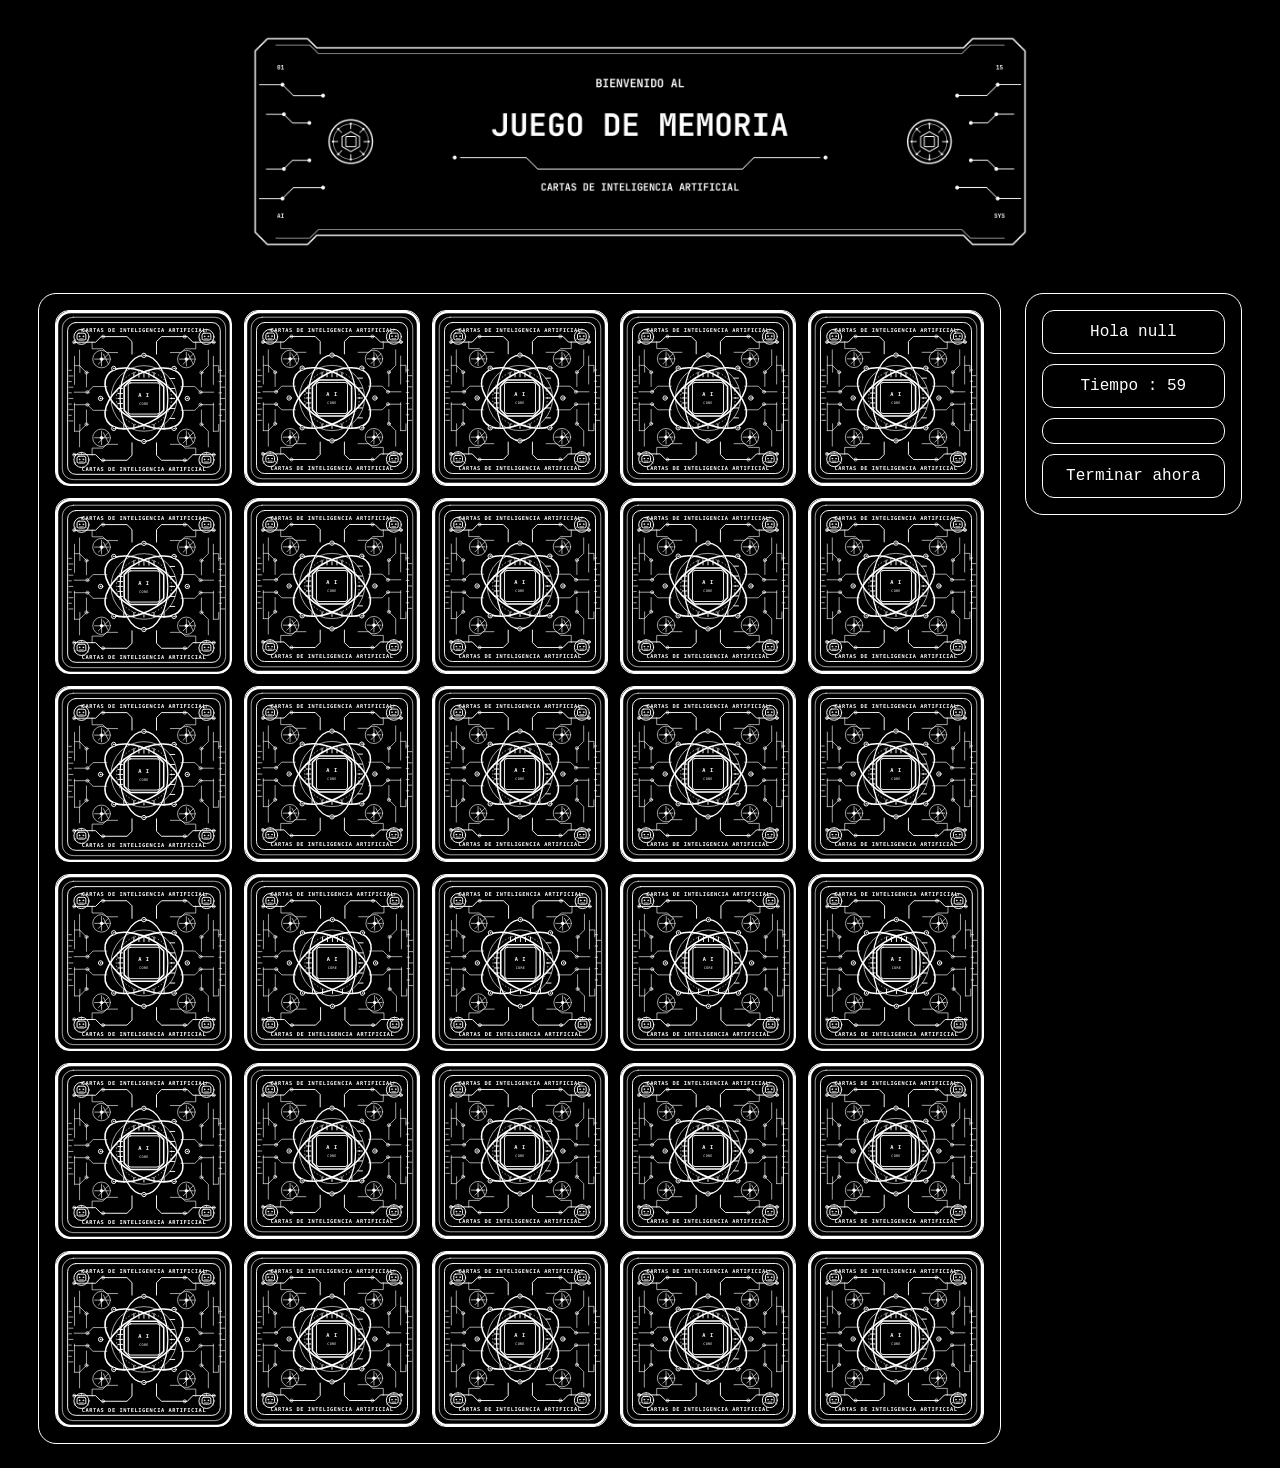
==== commit e8835da6: "files: limpieza de codigo y de archivos" ====
--- a/juego.html
+++ b/juego.html
@@ -14,186 +14,36 @@
   </header>
   <main class="main-juego">
     <section class="tablero">
-      <div id="canva-2" class="carta" data-imagen="./public/img/cartas-individuales/cara-01-chatgpt.svg">
-        <div class="carta-interior">
-          <div class="carta-reverso"></div>
-          <div class="carta-anverso"></div>
-        </div>
-      </div>
-      <div id="canva-1" class="carta" data-imagen="./public/img/cartas-individuales/cara-01-chatgpt.svg">
-        <div class="carta-interior">
-          <div class="carta-reverso"></div>
-          <div class="carta-anverso"></div>
-        </div>
-      </div>
-      <div id="canva-3" class="carta" data-imagen="./public/img/cartas-individuales/cara-02-gemini.svg">
-        <div class="carta-interior">
-          <div class="carta-reverso"></div>
-          <div class="carta-anverso"></div>
-        </div>
-      </div>
-      <div id="canva-4" class="carta" data-imagen="./public/img/cartas-individuales/cara-02-gemini.svg">
-        <div class="carta-interior">
-          <div class="carta-reverso"></div>
-          <div class="carta-anverso"></div>
-        </div>
-      </div>
-      <div id="canva-5" class="carta" data-imagen="./public/img/cartas-individuales/cara-03-grok.svg">
-        <div class="carta-interior">
-          <div class="carta-reverso"></div>
-          <div class="carta-anverso"></div>
-        </div>
-      </div>
-      <div id="canva-6" class="carta" data-imagen="./public/img/cartas-individuales/cara-03-grok.svg">
-        <div class="carta-interior">
-          <div class="carta-reverso"></div>
-          <div class="carta-anverso"></div>
-        </div>
-      </div>
-      <div id="canva-7" class="carta" data-imagen="./public/img/cartas-individuales/cara-04-claude.svg">
-        <div class="carta-interior">
-          <div class="carta-reverso"></div>
-          <div class="carta-anverso"></div>
-        </div>
-      </div>
-      <div id="canva-8" class="carta" data-imagen="./public/img/cartas-individuales/cara-04-claude.svg">
-        <div class="carta-interior">
-          <div class="carta-reverso"></div>
-          <div class="carta-anverso"></div>
-        </div>
-      </div>
-      <div id="canva-9" class="carta" data-imagen="./public/img/cartas-individuales/cara-05-llama.svg">
-        <div class="carta-interior">
-          <div class="carta-reverso"></div>
-          <div class="carta-anverso"></div>
-        </div>
-      </div>
-      <div id="canva-10" class="carta" data-imagen="./public/img/cartas-individuales/cara-05-llama.svg">
-        <div class="carta-interior">
-          <div class="carta-reverso"></div>
-          <div class="carta-anverso"></div>
-        </div>
-      </div>
-      <div id="canva-11" class="carta" data-imagen="./public/img/cartas-individuales/cara-06-mistral.svg">
-        <div class="carta-interior">
-          <div class="carta-reverso"></div>
-          <div class="carta-anverso"></div>
-        </div>
-      </div>
-      <div id="canva-12" class="carta" data-imagen="./public/img/cartas-individuales/cara-06-mistral.svg">
-        <div class="carta-interior">
-          <div class="carta-reverso"></div>
-          <div class="carta-anverso"></div>
-        </div>
-      </div>
-      <div id="canva-13" class="carta" data-imagen="./public/img/cartas-individuales/cara-07-midjourney.svg">
-        <div class="carta-interior">
-          <div class="carta-reverso"></div>
-          <div class="carta-anverso"></div>
-        </div>
-      </div>
-      <div id="canva-14" class="carta" data-imagen="./public/img/cartas-individuales/cara-07-midjourney.svg">
-        <div class="carta-interior">
-          <div class="carta-reverso"></div>
-          <div class="carta-anverso"></div>
-        </div>
-      </div>
-      <div id="canva-15" class="carta" data-imagen="./public/img/cartas-individuales/cara-08-sora.svg">
-        <div class="carta-interior">
-          <div class="carta-reverso"></div>
-          <div class="carta-anverso"></div>
-        </div>
-      </div>
-      <div id="canva-16" class="carta" data-imagen="./public/img/cartas-individuales/cara-08-sora.svg">
-        <div class="carta-interior">
-          <div class="carta-reverso"></div>
-          <div class="carta-anverso"></div>
-        </div>
-      </div>
-      <div id="canva-17" class="carta" data-imagen="./public/img/cartas-individuales/cara-09-deepseek.svg">
-        <div class="carta-interior">
-          <div class="carta-reverso"></div>
-          <div class="carta-anverso"></div>
-        </div>
-      </div>
-      <div id="canva-18" class="carta" data-imagen="./public/img/cartas-individuales/cara-09-deepseek.svg">
-        <div class="carta-interior">
-          <div class="carta-reverso"></div>
-          <div class="carta-anverso"></div>
-        </div>
-      </div>
-      <div id="canva-19" class="carta" data-imagen="./public/img/cartas-individuales/cara-10-gemma.svg">
-        <div class="carta-interior">
-          <div class="carta-reverso"></div>
-          <div class="carta-anverso"></div>
-        </div>
-      </div>
-      <div id="canva-20" class="carta" data-imagen="./public/img/cartas-individuales/cara-10-gemma.svg">
-        <div class="carta-interior">
-          <div class="carta-reverso"></div>
-          <div class="carta-anverso"></div>
-        </div>
-      </div>
-      <div id="canva-21" class="carta" data-imagen="./public/img/cartas-individuales/cara-11-flux.svg">
-        <div class="carta-interior">
-          <div class="carta-reverso"></div>
-          <div class="carta-anverso"></div>
-        </div>
-      </div>
-      <div id="canva-22" class="carta" data-imagen="./public/img/cartas-individuales/cara-11-flux.svg">
-        <div class="carta-interior">
-          <div class="carta-reverso"></div>
-          <div class="carta-anverso"></div>
-        </div>
-      </div>
-      <div id="canva-23" class="carta" data-imagen="./public/img/cartas-individuales/cara-12-phi.svg">
-        <div class="carta-interior">
-          <div class="carta-reverso"></div>
-          <div class="carta-anverso"></div>
-        </div>
-      </div>
-      <div id="canva-24" class="carta" data-imagen="./public/img/cartas-individuales/cara-12-phi.svg">
-        <div class="carta-interior">
-          <div class="carta-reverso"></div>
-          <div class="carta-anverso"></div>
-        </div>
-      </div>
-      <div id="canva-25" class="carta" data-imagen="./public/img/cartas-individuales/cara-13-qwen.svg">
-        <div class="carta-interior">
-          <div class="carta-reverso"></div>
-          <div class="carta-anverso"></div>
-        </div>
-      </div>
-      <div id="canva-26" class="carta" data-imagen="./public/img/cartas-individuales/cara-13-qwen.svg">
-        <div class="carta-interior">
-          <div class="carta-reverso"></div>
-          <div class="carta-anverso"></div>
-        </div>
-      </div>
-      <div id="canva-27" class="carta" data-imagen="./public/img/cartas-individuales/cara-14-stable-diffusion.svg">
-        <div class="carta-interior">
-          <div class="carta-reverso"></div>
-          <div class="carta-anverso"></div>
-        </div>
-      </div>
-      <div id="canva-28" class="carta" data-imagen="./public/img/cartas-individuales/cara-14-stable-diffusion.svg">
-        <div class="carta-interior">
-          <div class="carta-reverso"></div>
-          <div class="carta-anverso"></div>
-        </div>
-      </div>
-      <div id="canva-29" class="carta" data-imagen="./public/img/cartas-individuales/cara-15-command.svg">
-        <div class="carta-interior">
-          <div class="carta-reverso"></div>
-          <div class="carta-anverso"></div>
-        </div>
-      </div>
-      <div id="canva-30" class="carta" data-imagen="./public/img/cartas-individuales/cara-15-command.svg">
-        <div class="carta-interior">
-          <div class="carta-reverso"></div>
-          <div class="carta-anverso"></div>
-        </div>
-      </div>
+      <canvas id="canva-1" class="carta" data-imagen="./public/img/cartas-individuales/cara-01-chatgpt.svg"></canvas>
+      <canvas id="canva-2" class="carta" data-imagen="./public/img/cartas-individuales/cara-02-gemini.svg"></canvas>
+      <canvas id="canva-3" class="carta" data-imagen="./public/img/cartas-individuales/cara-03-grok.svg"></canvas>
+      <canvas id="canva-4" class="carta" data-imagen="./public/img/cartas-individuales/cara-04-claude.svg"></canvas>
+      <canvas id="canva-5" class="carta" data-imagen="./public/img/cartas-individuales/cara-05-llama.svg"></canvas>
+      <canvas id="canva-6" class="carta" data-imagen="./public/img/cartas-individuales/cara-06-mistral.svg"></canvas>
+      <canvas id="canva-7" class="carta" data-imagen="./public/img/cartas-individuales/cara-07-midjourney.svg"></canvas>
+      <canvas id="canva-8" class="carta" data-imagen="./public/img/cartas-individuales/cara-08-sora.svg"></canvas>
+      <canvas id="canva-9" class="carta" data-imagen="./public/img/cartas-individuales/cara-09-deepseek.svg"></canvas>
+      <canvas id="canva-10" class="carta" data-imagen="./public/img/cartas-individuales/cara-10-gemma.svg"></canvas>
+      <canvas id="canva-11" class="carta" data-imagen="./public/img/cartas-individuales/cara-11-flux.svg"></canvas>
+      <canvas id="canva-12" class="carta" data-imagen="./public/img/cartas-individuales/cara-12-phi.svg"></canvas>
+      <canvas id="canva-13" class="carta" data-imagen="./public/img/cartas-individuales/cara-13-qwen.svg"></canvas>
+      <canvas id="canva-14" class="carta" data-imagen="./public/img/cartas-individuales/cara-14-stable-diffusion.svg"></canvas>
+      <canvas id="canva-15" class="carta" data-imagen="./public/img/cartas-individuales/cara-15-command.svg"></canvas>
+      <canvas id="canva-16" class="carta" data-imagen="./public/img/cartas-individuales/cara-01-chatgpt.svg"></canvas>
+      <canvas id="canva-17" class="carta" data-imagen="./public/img/cartas-individuales/cara-02-gemini.svg"></canvas>
+      <canvas id="canva-18" class="carta" data-imagen="./public/img/cartas-individuales/cara-03-grok.svg"></canvas>
+      <canvas id="canva-19" class="carta" data-imagen="./public/img/cartas-individuales/cara-04-claude.svg"></canvas>
+      <canvas id="canva-20" class="carta" data-imagen="./public/img/cartas-individuales/cara-05-llama.svg"></canvas>
+      <canvas id="canva-21" class="carta" data-imagen="./public/img/cartas-individuales/cara-06-mistral.svg"></canvas>
+      <canvas id="canva-22" class="carta" data-imagen="./public/img/cartas-individuales/cara-07-midjourney.svg"></canvas>
+      <canvas id="canva-23" class="carta" data-imagen="./public/img/cartas-individuales/cara-08-sora.svg"></canvas>
+      <canvas id="canva-24" class="carta" data-imagen="./public/img/cartas-individuales/cara-09-deepseek.svg"></canvas>
+      <canvas id="canva-25" class="carta" data-imagen="./public/img/cartas-individuales/cara-10-gemma.svg"></canvas>
+      <canvas id="canva-26" class="carta" data-imagen="./public/img/cartas-individuales/cara-11-flux.svg"></canvas>
+      <canvas id="canva-27" class="carta" data-imagen="./public/img/cartas-individuales/cara-12-phi.svg"></canvas>
+      <canvas id="canva-28" class="carta" data-imagen="./public/img/cartas-individuales/cara-13-qwen.svg"></canvas>
+      <canvas id="canva-29" class="carta" data-imagen="./public/img/cartas-individuales/cara-14-stable-diffusion.svg"></canvas>
+      <canvas id="canva-30" class="carta" data-imagen="./public/img/cartas-individuales/cara-15-command.svg"></canvas>
     </section>
     <section class="sidebar">
       <div id="saludo"></div>
--- a/styles.css
+++ b/styles.css
@@ -156,49 +156,15 @@
   overflow: hidden;
   cursor: pointer;
   transition: transform 0.6s;
+  background-image: url('./public/img/cartas-individuales/reverso.svg');
+  background-size: cover;
 }
 
 .carta:hover {
   transform: scale(1.04);
 }
 
-.carta-interior {
-  position: relative;
-  width: 100%;
-  height: 100%;
-  transform-style: preserve-3d;
-  transition: transform 0.6s;
-}
-
 .carta-click {
-  transform: rotateY(180deg);
-}
-
-.carta-reverso {
-  position: absolute;
-  top: 0;
-  right: 0;
-  bottom: 0;
-  left: 0;
-  background-color: #000;
-  background-image: url("./public/img/cartas-individuales/reverso-01-chatgpt.svg");
-  background-position: center;
-  background-repeat: no-repeat;
-  background-size: contain;
-  backface-visibility: hidden;
-}
-
-.carta-anverso {
-  position: absolute;
-  top: 0;
-  right: 0;
-  bottom: 0;
-  left: 0;
-  background-color: #000;
-  background-position: center;
-  background-repeat: no-repeat;
-  background-size: contain;
-  backface-visibility: hidden;
   transform: rotateY(180deg);
 }
 
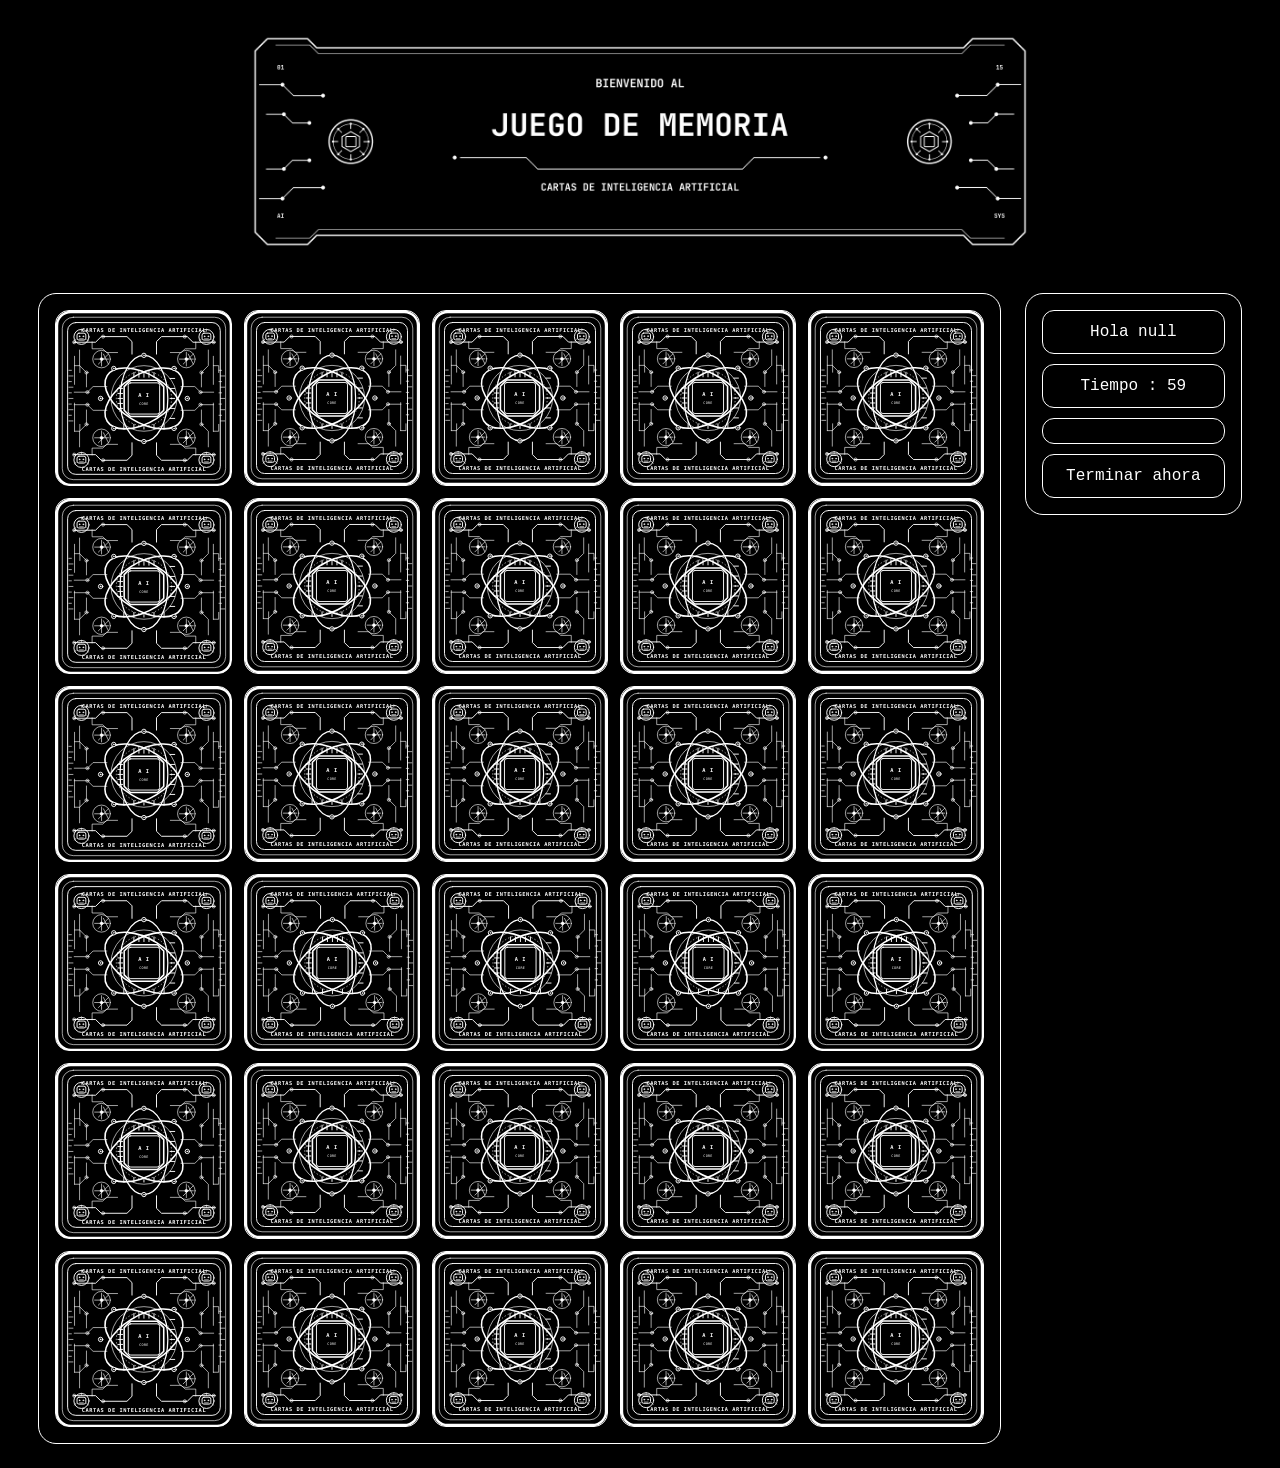
==== commit 99fa18c4: "feat: añadir respuesta de cuando ganas y mejorar los dialogos para la entrega" ====
--- a/juego.html
+++ b/juego.html
@@ -15,34 +15,34 @@
   <main class="main-juego">
     <section class="tablero">
       <canvas id="canva-1" class="carta" data-imagen="./public/img/cartas-individuales/cara-01-chatgpt.svg"></canvas>
-      <canvas id="canva-2" class="carta" data-imagen="./public/img/cartas-individuales/cara-02-gemini.svg"></canvas>
-      <canvas id="canva-3" class="carta" data-imagen="./public/img/cartas-individuales/cara-03-grok.svg"></canvas>
-      <canvas id="canva-4" class="carta" data-imagen="./public/img/cartas-individuales/cara-04-claude.svg"></canvas>
-      <canvas id="canva-5" class="carta" data-imagen="./public/img/cartas-individuales/cara-05-llama.svg"></canvas>
-      <canvas id="canva-6" class="carta" data-imagen="./public/img/cartas-individuales/cara-06-mistral.svg"></canvas>
-      <canvas id="canva-7" class="carta" data-imagen="./public/img/cartas-individuales/cara-07-midjourney.svg"></canvas>
-      <canvas id="canva-8" class="carta" data-imagen="./public/img/cartas-individuales/cara-08-sora.svg"></canvas>
-      <canvas id="canva-9" class="carta" data-imagen="./public/img/cartas-individuales/cara-09-deepseek.svg"></canvas>
-      <canvas id="canva-10" class="carta" data-imagen="./public/img/cartas-individuales/cara-10-gemma.svg"></canvas>
-      <canvas id="canva-11" class="carta" data-imagen="./public/img/cartas-individuales/cara-11-flux.svg"></canvas>
-      <canvas id="canva-12" class="carta" data-imagen="./public/img/cartas-individuales/cara-12-phi.svg"></canvas>
-      <canvas id="canva-13" class="carta" data-imagen="./public/img/cartas-individuales/cara-13-qwen.svg"></canvas>
-      <canvas id="canva-14" class="carta" data-imagen="./public/img/cartas-individuales/cara-14-stable-diffusion.svg"></canvas>
-      <canvas id="canva-15" class="carta" data-imagen="./public/img/cartas-individuales/cara-15-command.svg"></canvas>
-      <canvas id="canva-16" class="carta" data-imagen="./public/img/cartas-individuales/cara-01-chatgpt.svg"></canvas>
-      <canvas id="canva-17" class="carta" data-imagen="./public/img/cartas-individuales/cara-02-gemini.svg"></canvas>
-      <canvas id="canva-18" class="carta" data-imagen="./public/img/cartas-individuales/cara-03-grok.svg"></canvas>
-      <canvas id="canva-19" class="carta" data-imagen="./public/img/cartas-individuales/cara-04-claude.svg"></canvas>
-      <canvas id="canva-20" class="carta" data-imagen="./public/img/cartas-individuales/cara-05-llama.svg"></canvas>
-      <canvas id="canva-21" class="carta" data-imagen="./public/img/cartas-individuales/cara-06-mistral.svg"></canvas>
-      <canvas id="canva-22" class="carta" data-imagen="./public/img/cartas-individuales/cara-07-midjourney.svg"></canvas>
-      <canvas id="canva-23" class="carta" data-imagen="./public/img/cartas-individuales/cara-08-sora.svg"></canvas>
-      <canvas id="canva-24" class="carta" data-imagen="./public/img/cartas-individuales/cara-09-deepseek.svg"></canvas>
-      <canvas id="canva-25" class="carta" data-imagen="./public/img/cartas-individuales/cara-10-gemma.svg"></canvas>
-      <canvas id="canva-26" class="carta" data-imagen="./public/img/cartas-individuales/cara-11-flux.svg"></canvas>
-      <canvas id="canva-27" class="carta" data-imagen="./public/img/cartas-individuales/cara-12-phi.svg"></canvas>
-      <canvas id="canva-28" class="carta" data-imagen="./public/img/cartas-individuales/cara-13-qwen.svg"></canvas>
-      <canvas id="canva-29" class="carta" data-imagen="./public/img/cartas-individuales/cara-14-stable-diffusion.svg"></canvas>
+      <canvas id="canva-2" class="carta" data-imagen="./public/img/cartas-individuales/cara-01-chatgpt.svg"></canvas>
+      <canvas id="canva-3" class="carta" data-imagen="./public/img/cartas-individuales/cara-02-gemini.svg"></canvas>
+      <canvas id="canva-4" class="carta" data-imagen="./public/img/cartas-individuales/cara-02-gemini.svg"></canvas>
+      <canvas id="canva-5" class="carta" data-imagen="./public/img/cartas-individuales/cara-03-grok.svg"></canvas>
+      <canvas id="canva-6" class="carta" data-imagen="./public/img/cartas-individuales/cara-03-grok.svg"></canvas>
+      <canvas id="canva-7" class="carta" data-imagen="./public/img/cartas-individuales/cara-04-claude.svg"></canvas>
+      <canvas id="canva-8" class="carta" data-imagen="./public/img/cartas-individuales/cara-04-claude.svg"></canvas>
+      <canvas id="canva-9" class="carta" data-imagen="./public/img/cartas-individuales/cara-05-llama.svg"></canvas>
+      <canvas id="canva-10" class="carta" data-imagen="./public/img/cartas-individuales/cara-05-llama.svg"></canvas>
+      <canvas id="canva-11" class="carta" data-imagen="./public/img/cartas-individuales/cara-06-mistral.svg"></canvas>
+      <canvas id="canva-12" class="carta" data-imagen="./public/img/cartas-individuales/cara-06-mistral.svg"></canvas>
+      <canvas id="canva-13" class="carta" data-imagen="./public/img/cartas-individuales/cara-07-midjourney.svg"></canvas>
+      <canvas id="canva-14" class="carta" data-imagen="./public/img/cartas-individuales/cara-07-midjourney.svg"></canvas>
+      <canvas id="canva-15" class="carta" data-imagen="./public/img/cartas-individuales/cara-08-sora.svg"></canvas>
+      <canvas id="canva-16" class="carta" data-imagen="./public/img/cartas-individuales/cara-08-sora.svg"></canvas>
+      <canvas id="canva-17" class="carta" data-imagen="./public/img/cartas-individuales/cara-09-deepseek.svg"></canvas>
+      <canvas id="canva-18" class="carta" data-imagen="./public/img/cartas-individuales/cara-09-deepseek.svg"></canvas>
+      <canvas id="canva-19" class="carta" data-imagen="./public/img/cartas-individuales/cara-10-gemma.svg"></canvas>
+      <canvas id="canva-20" class="carta" data-imagen="./public/img/cartas-individuales/cara-10-gemma.svg"></canvas>
+      <canvas id="canva-21" class="carta" data-imagen="./public/img/cartas-individuales/cara-11-flux.svg"></canvas>
+      <canvas id="canva-22" class="carta" data-imagen="./public/img/cartas-individuales/cara-11-flux.svg"></canvas>
+      <canvas id="canva-23" class="carta" data-imagen="./public/img/cartas-individuales/cara-12-phi.svg"></canvas>
+      <canvas id="canva-24" class="carta" data-imagen="./public/img/cartas-individuales/cara-12-phi.svg"></canvas>
+      <canvas id="canva-25" class="carta" data-imagen="./public/img/cartas-individuales/cara-13-qwen.svg"></canvas>
+      <canvas id="canva-26" class="carta" data-imagen="./public/img/cartas-individuales/cara-13-qwen.svg"></canvas>
+      <canvas id="canva-27" class="carta" data-imagen="./public/img/cartas-individuales/cara-14-stable-diffusion.svg"></canvas>
+      <canvas id="canva-28" class="carta" data-imagen="./public/img/cartas-individuales/cara-14-stable-diffusion.svg"></canvas>
+      <canvas id="canva-29" class="carta" data-imagen="./public/img/cartas-individuales/cara-15-command.svg"></canvas>
       <canvas id="canva-30" class="carta" data-imagen="./public/img/cartas-individuales/cara-15-command.svg"></canvas>
     </section>
     <section class="sidebar">
--- a/styles.css
+++ b/styles.css
@@ -150,22 +150,17 @@
   box-sizing: border-box;
   width: 100%;
   aspect-ratio: 1;
-  perspective: 800px;
   border: 1px solid #fff;
   border-radius: 14px;
   overflow: hidden;
   cursor: pointer;
   transition: transform 0.6s;
-  background-image: url('./public/img/cartas-individuales/reverso.svg');
+  background-image: url("./public/img/cartas-individuales/reverso.svg");
   background-size: cover;
 }
 
-.carta:hover {
-  transform: scale(1.04);
-}
-
 .carta-click {
-  transform: rotateY(180deg);
+  transform: rotateY(180deg) scaleX(-1);
 }
 
 .sidebar {
@@ -199,6 +194,16 @@
   border-radius: 12px;
 }
 
+.tiempo-acabandose {
+  box-sizing: border-box;
+  width: 100%;
+  padding: 12px;
+  border: 1px solid #fff;
+  border-radius: 12px;
+  color: rgb(255, 65, 65);
+  font-weight: bold;
+}
+
 #puntuacion {
   box-sizing: border-box;
   width: 100%;
@@ -209,6 +214,14 @@
 
 .terminar-ahora {
   width: 100%;
+}
+
+.pop-up-ganar {
+  display: flex;
+  flex-direction: row;
+  color: rgb(0, 190, 0);
+  justify-content: center;
+  align-items: center;
 }
 
 @media (max-width: 900px) {
@@ -308,4 +321,4 @@
     gap: 6px;
     padding: 6px;
   }
-}+}
